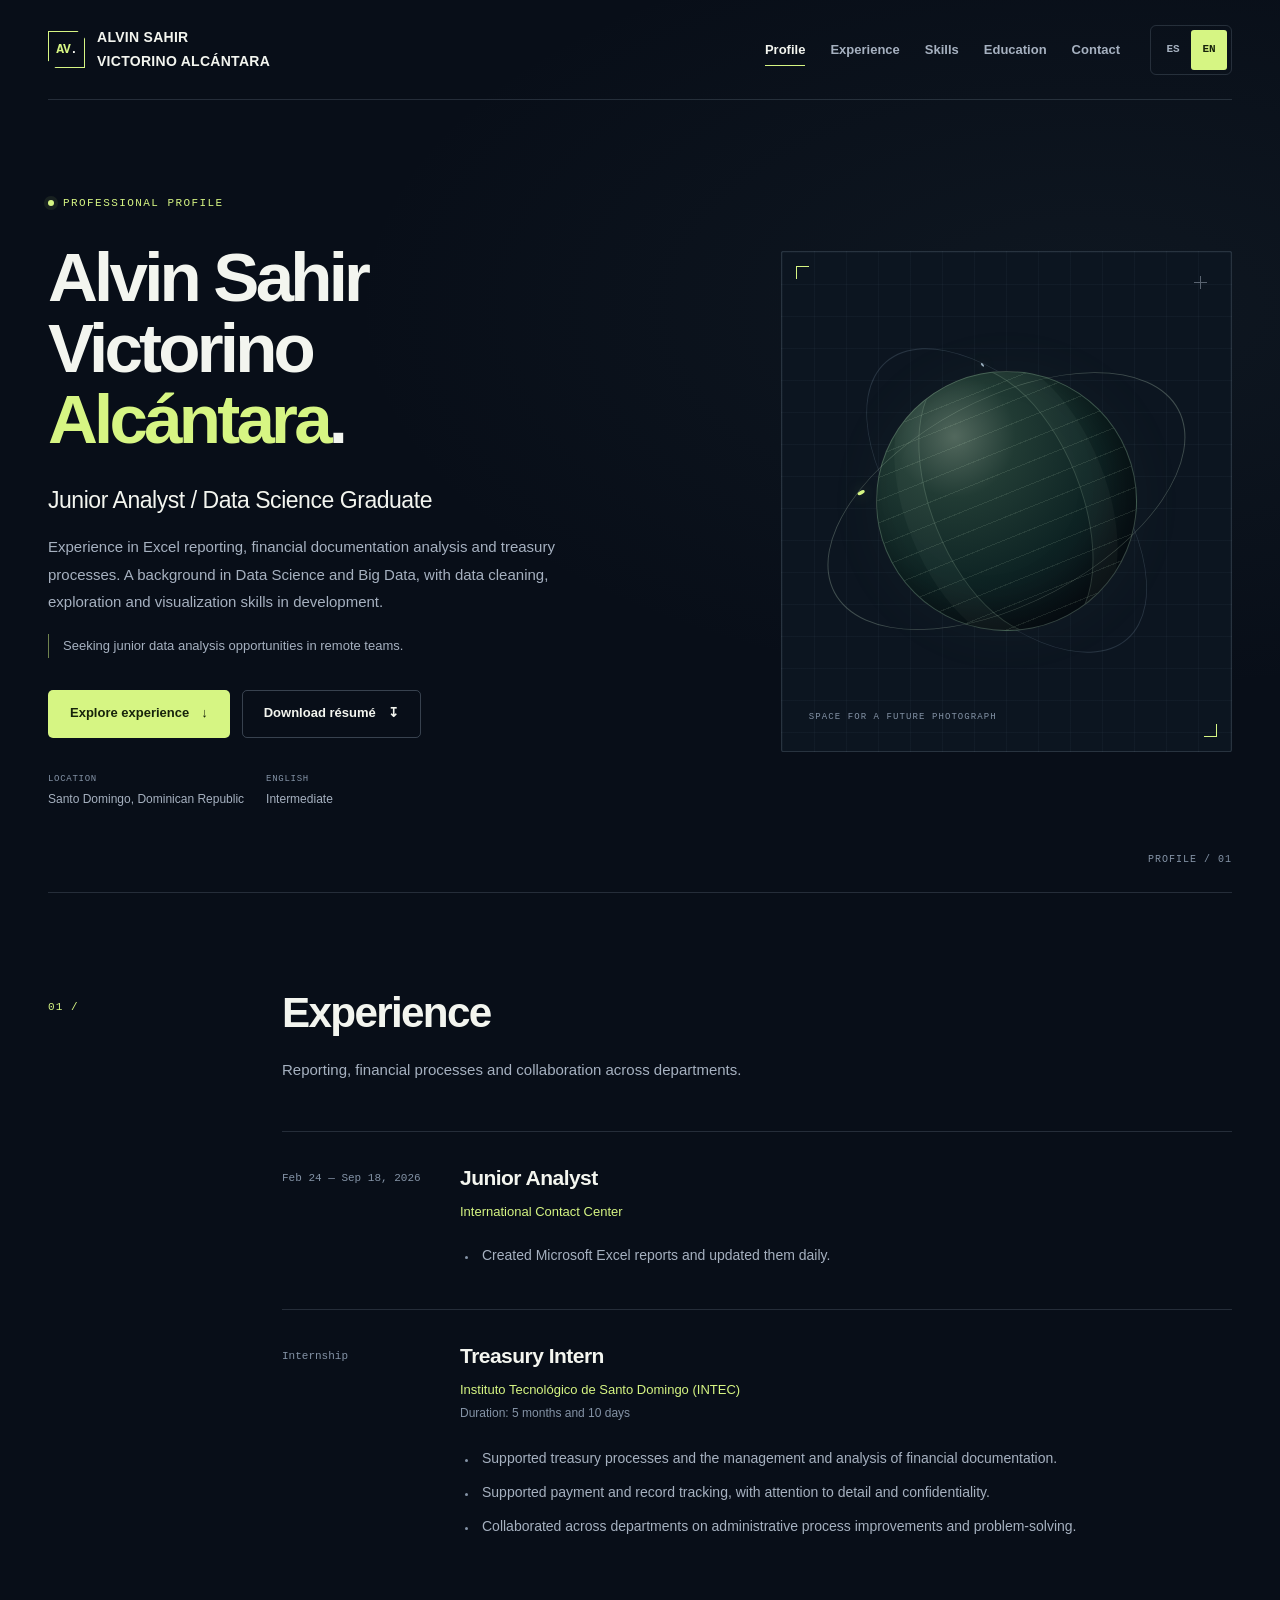
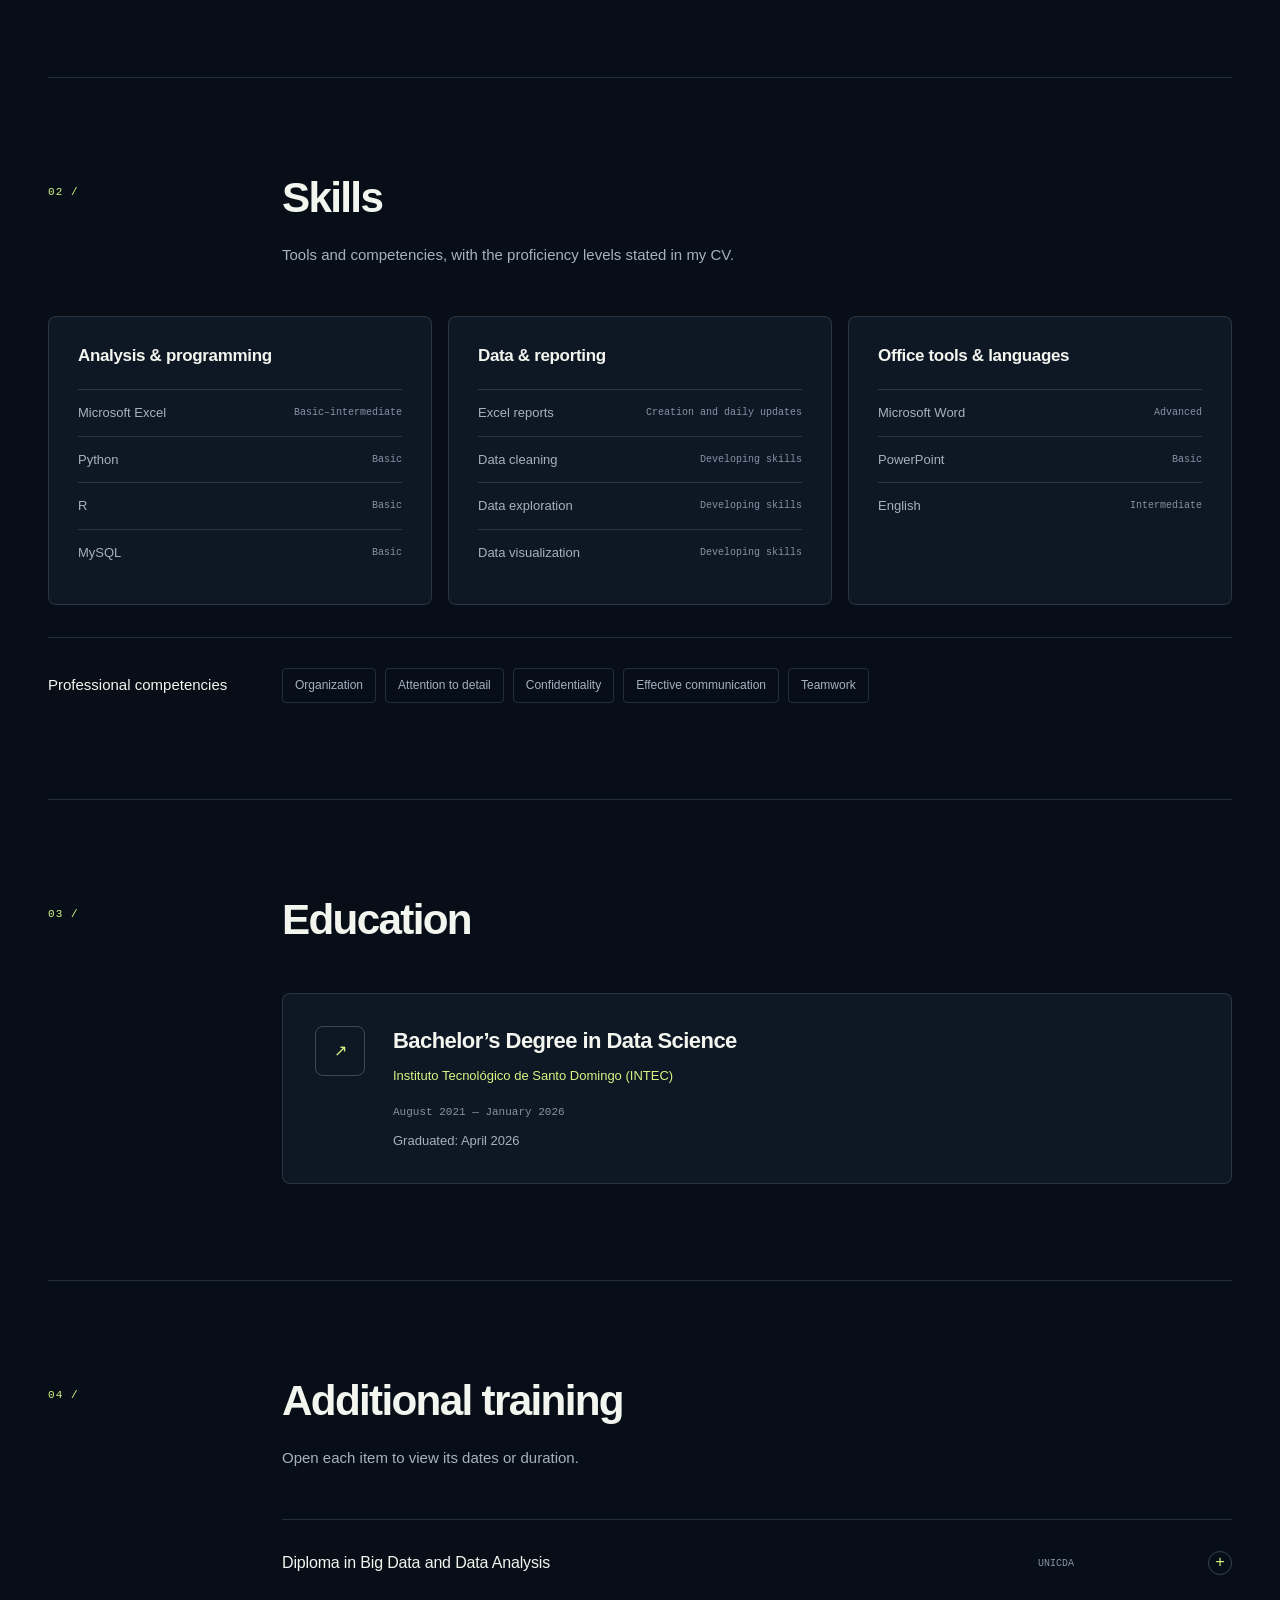
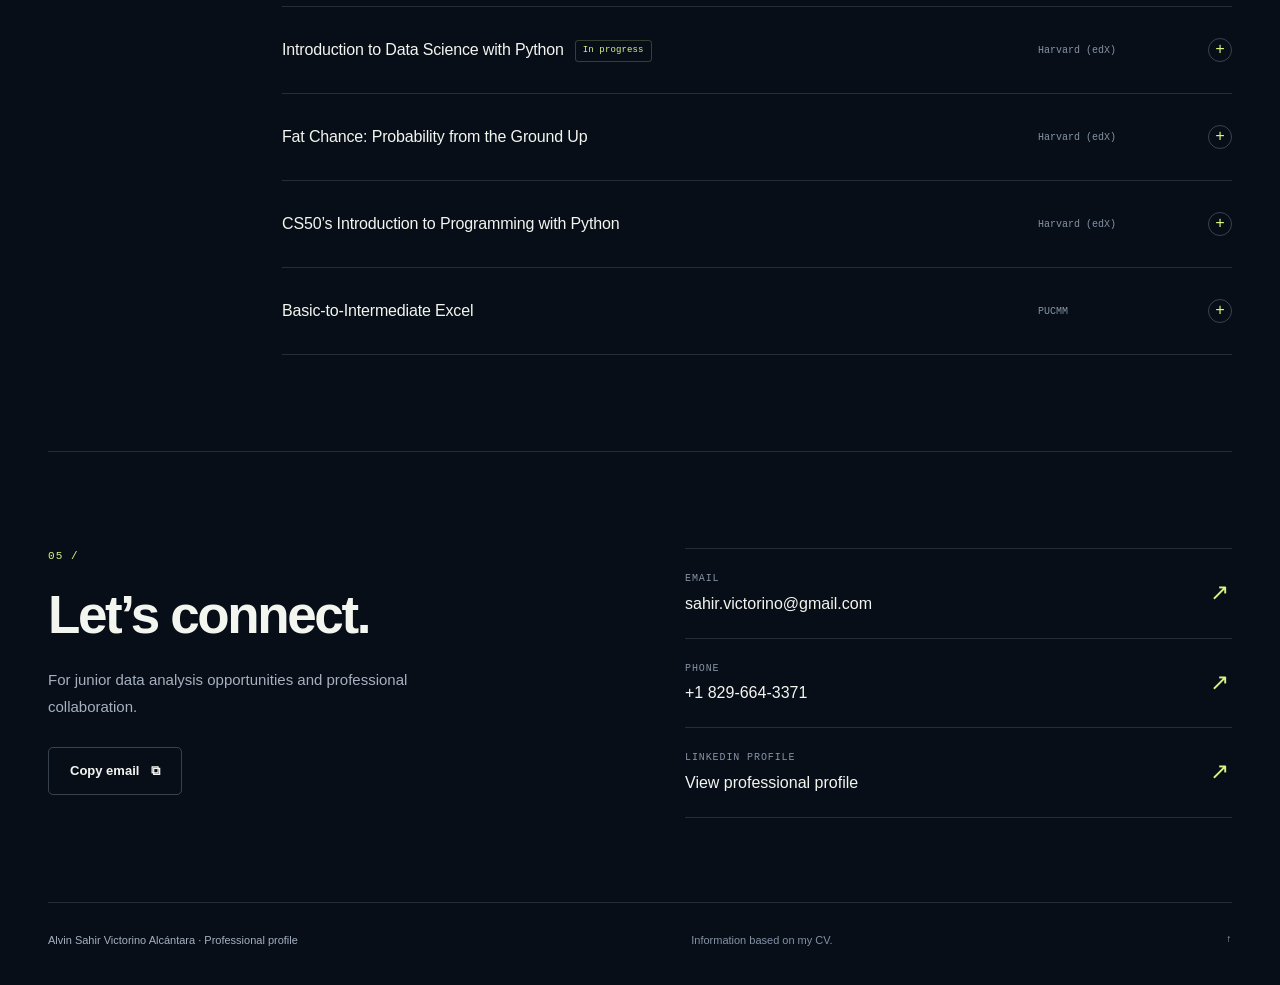
==== en/index.html @ cb299d7b "Publish bilingual CV website" ====
<!doctype html>
<html lang="en">
<head>
  <meta charset="utf-8">
  <meta name="viewport" content="width=device-width, initial-scale=1">
  <meta name="robots" content="noindex, nofollow, noarchive">
  <meta name="googlebot" content="noindex, nofollow, noarchive">
  <meta name="referrer" content="no-referrer">
  <meta name="theme-color" content="#090f16">
  <meta name="description" content="Professional profile of Alvin Sahir Victorino Alcántara: experience, skills and education in Data Science.">
  <title>Alvin Sahir Victorino Alcántara · Data Science</title>
  <link rel="icon" href="../assets/favicon.svg" type="image/svg+xml">
  <link rel="stylesheet" href="../assets/styles.css">
  <script type="module" src="../assets/app.js"></script>
</head>
<body data-language="en" data-email="sahir.victorino@gmail.com" data-download-label="Download résumé" data-downloading="Preparing download…" data-download-done="Résumé download started." data-download-error="Download failed. Please try again or contact me by email." data-copied="Email copied." data-copy-error="Could not copy. You can open the email link instead." data-menu-open="Open menu" data-menu-close="Close menu">
  <a class="skip-link" href="#main">Skip to content</a>
  <div class="site-shell">
    <header class="site-header">
      <a href="#profile" class="brand" aria-label="Alvin Sahir Victorino Alcántara"><span class="brand-mark" aria-hidden="true">AV<span>.</span></span><span class="brand-name">ALVIN SAHIR<br>VICTORINO ALCÁNTARA</span></a>
      <nav class="desktop-nav" aria-label="Main navigation"><a class="nav-link" href="#profile">Profile</a><a class="nav-link" href="#experience">Experience</a><a class="nav-link" href="#skills">Skills</a><a class="nav-link" href="#education">Education</a><a class="nav-link" href="#contact">Contact</a></nav>
      <div class="header-actions">
        <nav class="language-switch" aria-label="Language">
          <a data-language-link href="../" lang="es" hreflang="es" aria-label="Español">ES</a>
          <a data-language-link href="../en/" lang="en" hreflang="en" aria-label="English" aria-current="page">EN</a>
        </nav>
        <button class="menu-toggle" type="button" aria-label="Open menu" aria-expanded="false" aria-controls="mobile-nav"><span aria-hidden="true">☰</span></button>
      </div>
      <nav id="mobile-nav" class="mobile-nav" aria-label="Mobile navigation" hidden><a class="nav-link" href="#profile">Profile</a><a class="nav-link" href="#experience">Experience</a><a class="nav-link" href="#skills">Skills</a><a class="nav-link" href="#education">Education</a><a class="nav-link" href="#contact">Contact</a></nav>
    </header>
    <main id="main" tabindex="-1">
      <section id="profile" class="hero section" aria-labelledby="profile-title">
        <div class="hero-copy">
          <p class="eyebrow"><span class="status-dot" aria-hidden="true"></span>Professional profile</p>
          <h1 id="profile-title" class="hero-name"><span>Alvin Sahir</span><span>Victorino</span><span>Alcántara<span class="name-dot" aria-hidden="true">.</span></span></h1>
          <p class="hero-role">Junior Analyst / Data Science Graduate</p>
          <p class="hero-summary">Experience in Excel reporting, financial documentation analysis and treasury processes. A background in Data Science and Big Data, with data cleaning, exploration and visualization skills in development.</p>
          <p class="hero-goal">Seeking junior data analysis opportunities in remote teams.</p>
          <div class="hero-actions"><a class="button primary" href="#experience">Explore experience<span aria-hidden="true">↓</span></a><button class="button secondary" type="button" data-download>Download résumé<span aria-hidden="true">↧</span></button></div>
          <div class="hero-meta"><div class="meta-item"><span>Location</span><strong>Santo Domingo, Dominican Republic</strong></div><div class="meta-item"><span>English</span><strong>Intermediate</strong></div></div>
        </div>
        <div class="hero-art">
          <div class="photo-stage" role="img" aria-label="Temporary abstract background">
            <div class="orbital" aria-hidden="true"></div><div class="orbital ring-two" aria-hidden="true"></div><div class="abstract-core" aria-hidden="true"></div><div class="art-crosshair" aria-hidden="true">+</div>
            <span class="art-caption">Space for a future photograph</span>
          </div><span class="hero-index" aria-hidden="true">PROFILE / 01</span>
        </div>
      </section>
      <section id="experience" class="section" aria-labelledby="experience-title">
        <div class="section-heading"><p class="section-kicker">01 /</p><h2 id="experience-title">Experience</h2><p class="section-intro">Reporting, financial processes and collaboration across departments.</p></div>
        <div class="experience-list"><article class="experience-item" data-fact-id="icc"><div class="experience-date">Feb 24 — Sep 18, 2026</div><div class="experience-body"><h3>Junior Analyst</h3><p class="organization">International Contact Center</p><ul class="detail-list"><li>Created Microsoft Excel reports and updated them daily.</li></ul></div></article><article class="experience-item" data-fact-id="intec-treasury"><div class="experience-date">Internship</div><div class="experience-body"><h3>Treasury Intern</h3><p class="organization">Instituto Tecnológico de Santo Domingo (INTEC)</p><p class="duration">Duration: 5 months and 10 days</p><ul class="detail-list"><li>Supported treasury processes and the management and analysis of financial documentation.</li><li>Supported payment and record tracking, with attention to detail and confidentiality.</li><li>Collaborated across departments on administrative process improvements and problem-solving.</li></ul></div></article></div>
      </section>
      <section id="skills" class="section" aria-labelledby="skills-title">
        <div class="section-heading"><p class="section-kicker">02 /</p><h2 id="skills-title">Skills</h2><p class="section-intro">Tools and competencies, with the proficiency levels stated in my CV.</p></div>
        <div class="skill-grid"><article class="skill-group"><h3>Analysis &amp; programming</h3><ul class="skill-list"><li><span class="skill-name">Microsoft Excel</span><span class="skill-level">Basic–intermediate</span></li><li><span class="skill-name">Python</span><span class="skill-level">Basic</span></li><li><span class="skill-name">R</span><span class="skill-level">Basic</span></li><li><span class="skill-name">MySQL</span><span class="skill-level">Basic</span></li></ul></article><article class="skill-group"><h3>Data &amp; reporting</h3><ul class="skill-list"><li><span class="skill-name">Excel reports</span><span class="skill-level">Creation and daily updates</span></li><li><span class="skill-name">Data cleaning</span><span class="skill-level">Developing skills</span></li><li><span class="skill-name">Data exploration</span><span class="skill-level">Developing skills</span></li><li><span class="skill-name">Data visualization</span><span class="skill-level">Developing skills</span></li></ul></article><article class="skill-group"><h3>Office tools &amp; languages</h3><ul class="skill-list"><li><span class="skill-name">Microsoft Word</span><span class="skill-level">Advanced</span></li><li><span class="skill-name">PowerPoint</span><span class="skill-level">Basic</span></li><li><span class="skill-name">English</span><span class="skill-level">Intermediate</span></li></ul></article></div>
        <div class="soft-skills"><h3>Professional competencies</h3><ul class="skill-tags"><li>Organization</li><li>Attention to detail</li><li>Confidentiality</li><li>Effective communication</li><li>Teamwork</li></ul></div>
      </section>
      <section id="education" class="section" aria-labelledby="education-title">
        <div class="section-heading"><p class="section-kicker">03 /</p><h2 id="education-title">Education</h2></div>
        <article class="education-card"><div class="education-icon" aria-hidden="true">↗</div><div class="education-body"><h3>Bachelor’s Degree in Data Science</h3><p class="organization">Instituto Tecnológico de Santo Domingo (INTEC)</p><p class="education-date">August 2021 — January 2026</p><p class="graduation">Graduated: April 2026</p></div></article>
      </section>
      <section id="training" class="section" aria-labelledby="training-title">
        <div class="section-heading"><p class="section-kicker">04 /</p><h2 id="training-title">Additional training</h2><p class="section-intro">Open each item to view its dates or duration.</p></div>
        <div class="training-list"><details class="training-item" data-fact-id="big-data"><summary><span class="training-title">Diploma in Big Data and Data Analysis</span><span class="training-provider">UNICDA</span><span class="training-toggle" aria-hidden="true">+</span></summary><div class="training-detail"><p>Duration: 80 hours.</p></div></details><details class="training-item" data-fact-id="python-data"><summary><span class="training-title">Introduction to Data Science with Python<span class="course-status">In progress</span></span><span class="training-provider">Harvard (edX)</span><span class="training-toggle" aria-hidden="true">+</span></summary><div class="training-detail"><p>June 2024 — present. In progress.</p></div></details><details class="training-item" data-fact-id="probability"><summary><span class="training-title">Fat Chance: Probability from the Ground Up</span><span class="training-provider">Harvard (edX)</span><span class="training-toggle" aria-hidden="true">+</span></summary><div class="training-detail"><p>November 2024 — February 5, 2025.</p></div></details><details class="training-item" data-fact-id="cs50-python"><summary><span class="training-title">CS50’s Introduction to Programming with Python</span><span class="training-provider">Harvard (edX)</span><span class="training-toggle" aria-hidden="true">+</span></summary><div class="training-detail"><p>October 2024 — December 4, 2024.</p></div></details><details class="training-item" data-fact-id="excel"><summary><span class="training-title">Basic-to-Intermediate Excel</span><span class="training-provider">PUCMM</span><span class="training-toggle" aria-hidden="true">+</span></summary><div class="training-detail"><p>March — April 2021. Duration: 20 hours.</p></div></details></div>
      </section>
      <section id="contact" class="section contact-section" aria-labelledby="contact-title">
        <div class="contact-layout"><div class="contact-copy"><p class="section-kicker">05 /</p><h2 id="contact-title">Let’s connect.</h2><p class="section-intro">For junior data analysis opportunities and professional collaboration.</p><button class="button secondary copy-email" type="button" data-copy-email>Copy email<span aria-hidden="true">⧉</span></button></div><div class="contact-links">
          <a class="contact-link" href="mailto:sahir.victorino@gmail.com"><span class="contact-label">Email</span><span class="contact-value">sahir.victorino@gmail.com</span><span class="contact-arrow" aria-hidden="true">↗</span></a>
          <a class="contact-link" href="tel:+18296643371"><span class="contact-label">Phone</span><span class="contact-value">+1 829-664-3371</span><span class="contact-arrow" aria-hidden="true">↗</span></a>
          <a class="contact-link" href="https://www.linkedin.com/in/alvin-sahir-victorino-alc%C3%A1ntara-02ab11277/" target="_blank" rel="noopener noreferrer nofollow"><span class="contact-label">LinkedIn profile</span><span class="contact-value">View professional profile</span><span class="contact-arrow" aria-hidden="true">↗</span></a>
        </div></div>
      </section>
    </main>
    <footer class="site-footer"><span>Alvin Sahir Victorino Alcántara · Professional profile</span><span class="footer-note">Information based on my CV.</span><a href="#profile" aria-label="Back to top">↑</a></footer>
  </div>
  <div class="toast" role="status" aria-live="polite" hidden></div>
</body>
</html>
---- assets/styles.css ----
/* Source-owned design system. The portrait stage accepts a future .profile-image. */
:root {
  color-scheme: dark;
  --ink: #080e18;
  --surface: #0e1724;
  --surface-raised: #141f2e;
  --text: #f3f5ef;
  --muted: #a6b1c0;
  --quiet: #8493a6;
  --accent: #d6f583;
  --accent-ink: #17230b;
  --line: rgba(166, 186, 205, .18);
  --line-strong: rgba(166, 186, 205, .3);
  --content-width: 1220px;
  --radius: 16px;
  --sans: 'Segoe UI', Arial, sans-serif;
  --mono: 'Cascadia Code', 'Consolas', monospace;
}

*, *::before, *::after { box-sizing: border-box; }
html { scroll-behavior: smooth; scroll-padding-top: 112px; }
body {
  margin: 0;
  background: var(--ink);
  color: var(--text);
  font-family: var(--sans);
  font-size: 16px;
  line-height: 1.65;
  -webkit-font-smoothing: antialiased;
  text-rendering: optimizeLegibility;
}
body::before {
  position: absolute;
  inset: 0 0 auto;
  height: 880px;
  z-index: -1;
  pointer-events: none;
  content: '';
  background: radial-gradient(ellipse at 85% 35%, rgba(80, 114, 123, .09), transparent 48%);
}
::selection { background: var(--accent); color: var(--accent-ink); }
a { color: inherit; }
button, input { font: inherit; }
button { color: inherit; }
button, a, summary { -webkit-tap-highlight-color: transparent; }
button, summary { cursor: pointer; }
img { display: block; max-width: 100%; }
button { appearance: none; }
a:focus-visible, button:focus-visible, summary:focus-visible {
  outline: 3px solid var(--accent);
  outline-offset: 5px;
}
[hidden] { display: none !important; }
h1, h2, h3, p { margin: 0; }
h1, h2, h3 { line-height: 1.16; }
ul { margin: 0; padding: 0; }
.site-shell { width: min(var(--content-width), calc(100% - 96px)); margin-inline: auto; }
.sr-only {
  position: absolute;
  width: 1px;
  height: 1px;
  padding: 0;
  margin: -1px;
  overflow: hidden;
  clip: rect(0, 0, 0, 0);
  white-space: nowrap;
  border: 0;
}
.skip-link {
  position: fixed;
  top: 12px;
  left: 12px;
  z-index: 100;
  padding: 10px 18px;
  border-radius: 4px;
  background: var(--accent);
  color: var(--accent-ink);
  font-weight: 700;
  text-decoration: none;
  transform: translateY(-160%);
}
.skip-link:focus { transform: translateY(0); }

/* Navigation */
.site-header {
  display: flex;
  align-items: center;
  justify-content: space-between;
  gap: 30px;
  min-height: 100px;
  border-bottom: 1px solid var(--line);
}
.brand { display: inline-flex; align-items: center; gap: 12px; text-decoration: none; flex-shrink: 0; }
.brand-mark {
  display: flex;
  align-items: center;
  justify-content: center;
  width: 37px;
  height: 37px;
  border: 1px solid var(--accent);
  color: var(--accent);
  font-family: var(--mono);
  font-size: 13px;
  font-weight: 600;
  letter-spacing: -1px;
  clip-path: polygon(0 0, 80% 0, 100% 20%, 100% 100%, 20% 100%, 0 80%);
}
.brand-mark > span { color: var(--text); }
.brand-name { font-size: 14px; font-weight: 650; letter-spacing: .02em; }
.desktop-nav { display: flex; align-items: center; gap: 25px; margin-left: auto; }
.nav-link {
  position: relative;
  padding-block: 8px;
  color: var(--muted);
  font-size: 13px;
  font-weight: 550;
  text-decoration: none;
  transition: color .18s ease;
}
.nav-link::after {
  position: absolute;
  bottom: 2px;
  left: 0;
  width: 100%;
  height: 1px;
  content: '';
  background: var(--accent);
  transform: scaleX(0);
  transform-origin: left;
  transition: transform .18s ease;
}
.nav-link:hover, .nav-link[aria-current='location'] { color: var(--text); }
.nav-link:hover::after, .nav-link[aria-current='location']::after { transform: scaleX(1); }
.header-actions { display: flex; align-items: center; gap: 16px; }
.language-switch { display: inline-flex; align-items: center; padding: 4px; border: 1px solid var(--line); border-radius: 6px; }
.language-switch a {
  display: grid;
  place-items: center;
  min-width: 36px;
  height: 40px;
  border-radius: 3px;
  color: var(--muted);
  font-family: var(--mono);
  font-size: 11px;
  font-weight: 600;
  text-decoration: none;
}
.language-switch a[aria-current='page'], .language-switch a[aria-current='true'] { background: var(--accent); color: var(--accent-ink); }
.language-switch a:hover { color: var(--text); background: var(--surface-raised); }
.language-switch a[aria-current]:hover { color: var(--accent-ink); background: var(--accent); }
.menu-toggle {
  display: none;
  width: 42px;
  min-height: 42px;
  border: 1px solid var(--line-strong);
  border-radius: 6px;
  background: transparent;
  font-size: 21px;
  line-height: 1;
}
.mobile-nav { width: 100%; flex-basis: 100%; padding: 16px 0 0; }
.mobile-nav .nav-link { display: block; padding: 12px 8px; font-size: 15px; }
.mobile-nav .nav-link::after { display: none; }

/* Intro: a typographic portfolio with a replaceable abstract photo stage. */
.section { padding-block: 96px; border-bottom: 1px solid var(--line); }
.hero {
  position: relative;
  display: grid;
  grid-template-columns: minmax(0, 1.2fr) minmax(0, .8fr);
  align-items: center;
  gap: 56px;
  min-height: 740px;
  padding-top: 94px;
  padding-bottom: 84px;
}
.eyebrow {
  display: flex;
  align-items: center;
  gap: 9px;
  margin-bottom: 30px;
  color: var(--accent);
  font-family: var(--mono);
  font-size: 11px;
  font-weight: 500;
  letter-spacing: .13em;
  text-transform: uppercase;
}
.status-dot { width: 6px; height: 6px; flex: 0 0 6px; border-radius: 50%; background: var(--accent); box-shadow: 0 0 0 4px rgba(214, 245, 131, .08); }
.hero-name { font-size: clamp(47px, 5.4vw, 78px); font-weight: 600; letter-spacing: -.055em; line-height: 1.025; }
.hero-name > span { display: block; }
.hero-name > span:last-child { color: var(--accent); }
.name-dot { color: var(--text); }
.hero-role { max-width: 580px; margin-top: 29px; font-size: clamp(18px, 1.8vw, 23px); font-weight: 450; line-height: 1.4; letter-spacing: -.02em; }
.hero-summary { max-width: 560px; margin-top: 17px; color: var(--muted); font-size: 15px; line-height: 1.85; }
.hero-goal { max-width: 560px; margin-top: 18px; padding-left: 14px; border-left: 1px solid rgba(214, 245, 131, .5); color: var(--muted); font-size: 13px; line-height: 1.8; }
.hero-actions { display: flex; align-items: center; flex-wrap: wrap; gap: 12px; margin-top: 32px; }
.button {
  display: inline-flex;
  align-items: center;
  justify-content: center;
  gap: 12px;
  min-height: 48px;
  padding: 11px 21px;
  border: 1px solid transparent;
  border-radius: 5px;
  font-size: 13px;
  font-weight: 650;
  line-height: 1.4;
  text-decoration: none;
  transition: background .18s ease, border-color .18s ease, transform .18s ease;
}
.button.primary { background: var(--accent); color: var(--accent-ink); }
.button.primary:hover { background: #e2ffa2; transform: translateY(-2px); }
.button.secondary { border-color: var(--line-strong); color: var(--text); background: transparent; }
.button.secondary:hover { background: var(--surface-raised); border-color: var(--muted); transform: translateY(-2px); }
.button svg { width: 16px; height: 16px; flex-shrink: 0; }
.hero-meta { display: flex; flex-wrap: wrap; gap: 10px 22px; margin-top: 34px; color: var(--quiet); }
.meta-item { display: grid; gap: 4px; font-size: 11px; letter-spacing: .02em; }
.meta-item > span { color: var(--quiet); font-family: var(--mono); font-size: 9px; letter-spacing: .08em; text-transform: uppercase; }
.meta-item > strong { color: var(--muted); font-size: 12px; font-weight: 500; line-height: 1.5; letter-spacing: 0; }
.meta-item svg { width: 13px; height: 13px; }
.hero-art { min-width: 0; padding-top: 0; }
.photo-stage {
  position: relative;
  isolation: isolate;
  display: grid;
  place-items: center;
  aspect-ratio: .9;
  width: 100%;
  overflow: hidden;
  border: 1px solid var(--line);
  border-radius: 2px;
  background-color: #0c1520;
  background-image: linear-gradient(rgba(151, 180, 195, .045) 1px, transparent 1px), linear-gradient(90deg, rgba(151, 180, 195, .045) 1px, transparent 1px);
  background-size: 32px 32px;
}
.photo-stage::before, .photo-stage::after {
  position: absolute;
  width: 13px;
  height: 13px;
  content: '';
  z-index: 4;
  border-color: var(--accent);
  border-style: solid;
}
.photo-stage::before { top: 14px; left: 14px; border-width: 1px 0 0 1px; }
.photo-stage::after { right: 14px; bottom: 14px; border-width: 0 1px 1px 0; }
.orbital {
  position: absolute;
  width: 79%;
  height: 79%;
  border: 1px solid rgba(192, 220, 192, .28);
  border-radius: 50%;
  transform: rotate(-28deg) scaleX(1.1) scaleY(.52);
  z-index: 2;
}
.orbital::after { position: absolute; top: 12%; left: 17%; width: 7px; height: 7px; border-radius: 50%; content: ''; background: var(--accent); box-shadow: 0 0 18px rgba(214, 245, 131, .35); }
.orbital.ring-two { width: 76%; height: 76%; transform: rotate(49deg) scaleX(1.08) scaleY(.5); border-color: rgba(182, 212, 232, .16); z-index: 0; }
.orbital.ring-two::after { width: 4px; height: 4px; background: #9aafbf; }
.abstract-core {
  position: relative;
  width: 58%;
  aspect-ratio: 1;
  overflow: hidden;
  border: 1px solid rgba(191, 227, 190, .25);
  border-radius: 50%;
  background: radial-gradient(circle at 30% 25%, #52685d 0, #213b34 23%, #0e2424 55%, #081018 82%);
  box-shadow: inset -18px -16px 34px rgba(0, 0, 0, .38), 0 0 65px rgba(153, 209, 142, .045);
  z-index: 1;
}
.abstract-core::before {
  position: absolute;
  inset: -4%;
  border-radius: 50%;
  content: '';
  background-image: repeating-linear-gradient(0deg, transparent 0, transparent 20px, rgba(211, 241, 208, .1) 20px, rgba(211, 241, 208, .1) 21px);
  transform: rotate(-22deg);
}
.abstract-core::after {
  position: absolute;
  inset: -5% 21%;
  border: 1px solid rgba(211, 241, 208, .18);
  border-radius: 50%;
  content: '';
  transform: rotate(-22deg);
  box-shadow: 27px 0 0 -1px rgba(211, 241, 208, .035), -27px 0 0 -1px rgba(211, 241, 208, .035);
}
.art-crosshair { position: absolute; top: 24px; right: 24px; width: 13px; height: 13px; opacity: .5; font-size: 0; }
.art-crosshair::before, .art-crosshair::after { position: absolute; background: var(--muted); content: ''; }
.art-crosshair::before { width: 13px; height: 1px; top: 6px; }
.art-crosshair::after { width: 1px; height: 13px; left: 6px; }
.art-caption { position: absolute; left: 27px; right: 27px; bottom: 26px; color: var(--quiet); font-family: var(--mono); font-size: 9px; line-height: 1.6; letter-spacing: .12em; text-transform: uppercase; z-index: 5; }
.art-caption strong { display: block; margin-bottom: 5px; color: var(--muted); font-weight: 400; }
.profile-image { position: absolute; inset: 0; width: 100%; height: 100%; object-fit: cover; object-position: center; z-index: 3; }
.photo-stage:has(.profile-image) .art-caption { color: white; text-shadow: 0 1px 5px black; }
.hero-index { position: absolute; bottom: 24px; right: 0; color: var(--quiet); font-family: var(--mono); font-size: 10px; letter-spacing: .1em; }

/* Reading rhythm and work history */
.section-heading { display: grid; grid-template-columns: 190px 1fr; gap: 18px 44px; align-items: start; margin-bottom: 48px; }
.section-kicker { padding-top: 10px; color: var(--accent); font-family: var(--mono); font-size: 11px; line-height: 1.6; letter-spacing: .1em; text-transform: uppercase; }
.section-heading h2 { font-size: clamp(29px, 3.3vw, 43px); font-weight: 550; letter-spacing: -.04em; }
.section-intro { grid-column: 2; max-width: 690px; color: var(--muted); font-size: 15px; line-height: 1.8; }
.experience-list { margin-left: 234px; }
.experience-item { display: grid; grid-template-columns: 146px 1fr; gap: 32px; padding-block: 32px; border-top: 1px solid var(--line); }
.experience-date { color: var(--quiet); font-family: var(--mono); font-size: 11px; line-height: 1.7; padding-top: 5px; }
.experience-body { min-width: 0; }
.experience-body h3 { font-size: 21px; font-weight: 550; letter-spacing: -.025em; line-height: 1.35; }
.organization { margin-top: 9px; color: var(--accent); font-size: 13px; line-height: 1.5; font-weight: 500; }
.duration { margin-top: 5px; color: var(--quiet); font-size: 12px; }
.detail-list { margin-top: 22px; padding-left: 17px; color: var(--muted); font-size: 14px; line-height: 1.8; }
.detail-list li { padding-left: 5px; margin-bottom: 9px; }
.detail-list li::marker { color: var(--quiet); font-size: 9px; }

/* Skills show source descriptions, without fabricated quantitative meters. */
.skill-grid { display: grid; grid-template-columns: repeat(3, minmax(0, 1fr)); gap: 16px; }
.skill-group { padding: 29px; background: var(--surface); border: 1px solid var(--line); border-radius: 8px; }
.skill-group h3 { margin-bottom: 24px; font-size: 17px; font-weight: 550; letter-spacing: -.02em; }
.skill-list { list-style: none; }
.skill-list li { display: flex; justify-content: space-between; flex-wrap: wrap; gap: 5px 15px; padding-block: 12px; border-top: 1px solid var(--line); font-size: 13px; }
.skill-name { color: var(--muted); }
.skill-level { color: var(--quiet); font-family: var(--mono); font-size: 10px; padding-top: 3px; }
.skill-group > p { color: var(--muted); font-size: 13px; line-height: 1.8; }
.skill-tag { display: inline-block; margin: 4px 4px 4px 0; padding: 5px 9px; border: 1px solid var(--line); border-radius: 4px; color: var(--muted); font-size: 11px; }
.soft-skills { display: grid; grid-template-columns: 190px 1fr; align-items: start; gap: 44px; margin-top: 32px; padding-top: 30px; border-top: 1px solid var(--line); }
.soft-skills h3 { padding-top: 6px; color: var(--text); font-size: 15px; font-weight: 500; line-height: 1.5; }
.skill-tags { display: flex; flex-wrap: wrap; gap: 9px; list-style: none; }
.skill-tags li { padding: 7px 12px; border: 1px solid var(--line); border-radius: 4px; color: var(--muted); font-size: 12px; line-height: 1.6; }

/* Academic details and disclosure controls */
.education-card { display: flex; gap: 28px; align-items: flex-start; margin-left: 234px; padding: 32px; background: var(--surface); border: 1px solid var(--line); border-radius: 8px; }
.education-icon { display: grid; place-items: center; width: 50px; height: 50px; flex-shrink: 0; border: 1px solid var(--line-strong); border-radius: 8px; color: var(--accent); }
.education-icon svg { width: 24px; height: 24px; }
.education-body h3 { font-size: 22px; font-weight: 550; line-height: 1.4; letter-spacing: -.025em; }
.education-date { margin-top: 18px; color: var(--quiet); font-family: var(--mono); font-size: 11px; }
.graduation { margin-top: 8px; color: var(--muted); font-size: 13px; }
.training-list { margin-left: 234px; border-top: 1px solid var(--line); }
.training-item { border-bottom: 1px solid var(--line); }
.training-item summary { display: grid; grid-template-columns: 1fr 150px 24px; gap: 20px; align-items: center; min-height: 86px; padding: 23px 0; list-style: none; }
.training-item summary::-webkit-details-marker { display: none; }
.training-title { font-size: 16px; font-weight: 500; line-height: 1.5; letter-spacing: -.01em; }
.course-status { display: inline-block; margin-left: 11px; padding: 3px 7px; border: 1px solid rgba(214, 245, 131, .22); border-radius: 3px; color: var(--accent); font-family: var(--mono); font-size: 9px; font-weight: 400; line-height: 1.5; letter-spacing: .015em; vertical-align: middle; }
.training-provider { color: var(--quiet); font-family: var(--mono); font-size: 10px; line-height: 1.7; }
.training-toggle { display: grid; place-items: center; width: 24px; height: 24px; border: 1px solid var(--line-strong); border-radius: 50%; color: var(--accent); font-family: var(--mono); font-size: 16px; line-height: 1; transition: transform .2s ease; }
.training-item[open] .training-toggle { transform: rotate(45deg); }
.training-item summary:hover .training-title { color: var(--accent); }
.training-detail { padding: 0 190px 26px 0; color: var(--muted); font-size: 14px; line-height: 1.8; }
.training-detail p + p { margin-top: 8px; }

/* Direct, useful contact actions. */
#contact { padding-bottom: 84px; }
.contact-layout { display: grid; grid-template-columns: 1fr 1fr; gap: 90px; }
.contact-copy { max-width: 440px; color: var(--muted); font-size: 16px; line-height: 1.8; }
.contact-copy .section-kicker { padding-top: 0; margin-bottom: 19px; }
.contact-copy h2 { color: var(--text); font-size: clamp(36px, 4.2vw, 53px); font-weight: 550; line-height: 1.14; letter-spacing: -.045em; }
.contact-copy .section-intro { margin-top: 21px; font-size: 15px; }
.copy-email { margin-top: 27px; }
.contact-copy h3 { margin-bottom: 16px; color: var(--text); font-size: 29px; line-height: 1.3; font-weight: 500; letter-spacing: -.025em; }
.contact-copy p + p { margin-top: 14px; }
.contact-links { border-top: 1px solid var(--line); }
.contact-link { display: grid; grid-template-columns: 1fr 22px; gap: 4px 16px; padding: 22px 0; border-bottom: 1px solid var(--line); text-decoration: none; transition: border-color .18s ease; }
.contact-label { color: var(--quiet); font-family: var(--mono); font-size: 10px; letter-spacing: .09em; text-transform: uppercase; }
.contact-value { grid-column: 1; min-width: 0; overflow-wrap: anywhere; font-size: 16px; line-height: 1.5; }
.contact-arrow { grid-column: 2; grid-row: 1 / 3; align-self: center; color: var(--accent); font-size: 23px; transition: transform .18s ease; }
.contact-link:hover { border-color: var(--accent); }
.contact-link:hover .contact-arrow { transform: translate(3px, -3px); }
.contact-link:hover .contact-value { color: var(--accent); }
button.contact-link { width: 100%; background: none; color: inherit; text-align: left; border-left: 0; border-right: 0; border-top: 0; font: inherit; }
.site-footer { display: flex; justify-content: space-between; align-items: center; gap: 28px; padding-block: 28px 36px; }
.site-footer > span:first-child { color: var(--muted); font-size: 11px; line-height: 1.7; }
.footer-note { color: var(--quiet); font-size: 11px; line-height: 1.7; }
.site-footer a { color: var(--muted); font-family: var(--mono); font-size: 10px; text-decoration: none; }
.site-footer a:hover { color: var(--accent); }
.toast { position: fixed; bottom: 24px; left: 50%; z-index: 30; width: max-content; max-width: calc(100% - 32px); padding: 13px 22px; border: 1px solid var(--line-strong); border-radius: 6px; background: var(--surface-raised); color: var(--text); box-shadow: 0 8px 40px rgba(0,0,0,.3); font-size: 13px; transform: translateX(-50%); }
.reveal { opacity: 1; }
body.js-ready .reveal.is-visible { animation: reveal-in .5s ease both; }
@keyframes reveal-in { from { transform: translateY(14px); } to { transform: translateY(0); } }

@media (min-width: 1600px) { .hero-name { font-size: 83px; } }
@media (max-width: 1120px) {
  .site-shell { width: calc(100% - 64px); }
  .site-header { gap: 20px; }
  .desktop-nav { gap: 17px; }
  .brand-name { display: none; }
  .hero { gap: 34px; min-height: 690px; }
  .hero-name { font-size: clamp(48px, 6vw, 68px); }
  .section-heading { grid-template-columns: 150px 1fr; gap: 18px 30px; }
  .experience-list, .education-card, .training-list { margin-left: 180px; }
  .experience-item { grid-template-columns: 110px 1fr; gap: 25px; }
  .skill-group { padding: 24px; }
  .soft-skills { grid-template-columns: 150px 1fr; gap: 30px; }
  .contact-layout { gap: 56px; }
}
@media (max-width: 900px) {
  .site-header { min-height: 84px; flex-wrap: wrap; padding-block: 14px; row-gap: 0; }
  .brand-name { display: inline; }
  .desktop-nav { display: none; }
  .menu-toggle { display: inline-grid; place-items: center; }
  html { scroll-padding-top: 30px; }
  .hero { min-height: auto; grid-template-columns: 1.15fr .85fr; gap: 24px; padding-top: 70px; padding-bottom: 70px; }
  .hero-name { font-size: clamp(42px, 6vw, 60px); }
  .hero-role { font-size: 19px; }
  .hero-summary { font-size: 14px; }
  .photo-stage { aspect-ratio: .72; }
  .art-caption { left: 18px; right: 18px; bottom: 20px; font-size: 8px; }
  .section { padding-block: 70px; }
  .section-heading { grid-template-columns: 1fr; gap: 15px; margin-bottom: 35px; }
  .section-kicker { padding-top: 0; }
  .section-intro { grid-column: 1; }
  .experience-list, .education-card, .training-list { margin-left: 0; }
  .experience-item { grid-template-columns: 130px 1fr; gap: 30px; }
  .skill-grid { grid-template-columns: repeat(2, minmax(0, 1fr)); }
  .skill-group:last-child:nth-child(odd) { grid-column: 1 / -1; }
  .soft-skills { grid-template-columns: 1fr; gap: 16px; }
  .contact-layout { gap: 34px; }
  .contact-value { font-size: 14px; }
}
@media (max-width: 640px) {
  .site-shell { width: calc(100% - 40px); }
  .site-header { min-height: 78px; gap: 0 10px; padding-block: 12px; }
  .brand { gap: 9px; }
  .brand-name { max-width: 120px; font-size: 12px; line-height: 1.3; }
  .brand-mark { width: 33px; height: 33px; font-size: 11px; }
  .header-actions { gap: 8px; }
  .language-switch { padding: 3px; }
  .language-switch a { min-width: 33px; height: 40px; font-size: 10px; }
  .menu-toggle { width: 40px; min-height: 44px; font-size: 19px; }
  .hero { display: flex; flex-direction: column; align-items: stretch; gap: 42px; padding-top: 48px; padding-bottom: 52px; }
  .eyebrow { margin-bottom: 25px; font-size: 10px; letter-spacing: .1em; }
  .hero-name { font-size: clamp(42px, 11vw, 68px); }
  .hero-role { margin-top: 25px; font-size: 21px; }
  .hero-summary { font-size: 15px; }
  .hero-goal { font-size: 13px; }
  .hero-actions { margin-top: 26px; gap: 10px; }
  .button { min-height: 48px; padding-inline: 16px; font-size: 12px; }
  .hero-meta { gap: 9px 16px; margin-top: 27px; }
  .meta-item { font-size: 10px; }
  .meta-item > strong { font-size: 12px; }
  .hero-art { width: 100%; }
  .photo-stage { aspect-ratio: 1.32; }
  .abstract-core { width: 43%; }
  .orbital { width: 65%; height: 100%; }
  .orbital.ring-two { width: 60%; height: 100%; }
  .art-caption { left: 22px; bottom: 19px; font-size: 8px; }
  .hero-index { bottom: 17px; font-size: 9px; }
  .section { padding-block: 57px; }
  .section-heading { gap: 12px; margin-bottom: 28px; }
  .section-heading h2 { font-size: 33px; }
  .section-intro { font-size: 14px; }
  .experience-item { grid-template-columns: 1fr; gap: 13px; padding-block: 27px; }
  .experience-date { font-size: 10px; padding-top: 0; }
  .experience-body h3 { font-size: 20px; }
  .detail-list { margin-top: 18px; font-size: 14px; }
  .skill-grid { grid-template-columns: 1fr; gap: 12px; }
  .skill-group:last-child:nth-child(odd) { grid-column: auto; }
  .skill-group { padding: 25px; }
  .skill-group h3 { margin-bottom: 18px; font-size: 17px; }
  .skill-list li { font-size: 14px; }
  .education-card { gap: 18px; padding: 24px 20px; }
  .education-icon { width: 38px; height: 38px; border-radius: 5px; }
  .education-icon svg { width: 20px; height: 20px; }
  .education-body h3 { font-size: 19px; }
  .organization { font-size: 12px; }
  .education-date { margin-top: 15px; font-size: 10px; }
  .training-item summary { grid-template-columns: 1fr 24px; gap: 6px 18px; min-height: 90px; padding-block: 20px; }
  .training-title { font-size: 15px; }
  .course-status { display: table; margin: 8px 0 0; }
  .training-provider { grid-column: 1; font-size: 10px; }
  .training-toggle { grid-column: 2; grid-row: 1 / 3; }
  .training-detail { padding: 0 20px 23px 0; font-size: 13px; }
  .contact-layout { grid-template-columns: 1fr; gap: 30px; }
  .contact-copy { font-size: 15px; }
  .contact-copy h3 { font-size: 27px; }
  .contact-copy h2 { font-size: 39px; }
  .contact-value { font-size: 16px; }
  #contact { padding-bottom: 57px; }
  .site-footer { flex-wrap: wrap; align-items: flex-start; gap: 12px 20px; padding-block: 23px 30px; }
  .site-footer > span:first-child { flex-basis: calc(100% - 44px); font-size: 10px; }
  .site-footer .footer-note { flex: 1; order: 3; }
  .site-footer a { order: 2; margin-left: auto; }
  .footer-note { font-size: 10px; }
  .site-footer a { white-space: nowrap; font-size: 9px; }
}
@media (max-width: 360px) {
  .site-shell { width: calc(100% - 32px); }
  .brand-name { font-size: 11px; max-width: 95px; }
  .hero-name { font-size: 41px; }
  .hero-actions { align-items: stretch; }
  .button { flex: 1 1 auto; }
  .education-card { gap: 13px; padding: 20px 16px; }
  .education-body h3 { font-size: 17px; }
}
@media (prefers-reduced-motion: reduce) {
  html { scroll-behavior: auto; }
  *, *::before, *::after { animation-duration: .01ms !important; animation-iteration-count: 1 !important; transition-duration: .01ms !important; }
}
@media print {
  :root { color-scheme: light; --text: #111827; --muted: #374151; --quiet: #4b5563; --accent: #1f2937; --line: #d1d5db; }
  @page { margin: 16mm; }
  html { scroll-behavior: auto; }
  body { background: white; font-family: Arial, sans-serif; font-size: 10pt; line-height: 1.5; }
  body::before, .skip-link, .site-header, .mobile-nav, .hero-art, .hero-index, .hero-actions, .toast, .contact-arrow, .training-toggle, .site-footer a { display: none !important; }
  .site-shell { width: 100%; max-width: none; }
  .section, .hero { display: block; padding-block: 20px; min-height: 0; border-color: #d1d5db; }
  .hero { padding-top: 0; }
  .eyebrow { margin-bottom: 10px; color: #4b5563; font-size: 8pt; }
  .status-dot { display: none; }
  .hero-name { font-size: 29pt; line-height: 1.1; letter-spacing: -.025em; }
  .hero-name > span { display: inline; }
  .hero-name > span + span::before { content: ' '; }
  .hero-role { margin-top: 12px; font-size: 14pt; }
  .hero-summary { max-width: none; margin-top: 10px; font-size: 10pt; }
  .hero-goal { max-width: none; font-size: 9pt; margin-top: 10px; border-color: #9ca3af; }
  .hero-meta { margin-top: 14px; }
  .section-heading { display: block; margin-bottom: 15px; }
  .section-kicker { display: none; }
  .section-heading h2 { font-size: 18pt; }
  .section-intro { margin-top: 10px; font-size: 10pt; max-width: none; }
  .experience-list, .education-card, .training-list { margin-left: 0; }
  .experience-item { grid-template-columns: 110px 1fr; gap: 20px; padding-block: 15px; break-inside: avoid; }
  .experience-body h3 { font-size: 12pt; }
  .organization, .detail-list, .graduation { font-size: 10pt; }
  .detail-list { margin-top: 10px; line-height: 1.5; }
  .detail-list li { margin-bottom: 5px; }
  .skill-grid { grid-template-columns: repeat(2, 1fr); gap: 12px; }
  .skill-group { padding: 15px; background: white; border-color: #d1d5db; break-inside: avoid; }
  .skill-group h3 { font-size: 11pt; margin-bottom: 10px; }
  .skill-list li { padding-block: 6px; font-size: 9pt; }
  .skill-level { font-size: 8pt; }
  .soft-skills { display: block; margin-top: 15px; padding-top: 15px; break-inside: avoid; }
  .soft-skills h3 { font-size: 11pt; margin-bottom: 10px; }
  .skill-tags { gap: 6px; }
  .skill-tags li { padding: 4px 7px; font-size: 9pt; }
  .education-card { background: white; padding: 15px; break-inside: avoid; }
  .education-body h3 { font-size: 12pt; }
  .education-icon { display: none; }
  .training-item { break-inside: avoid; }
  .training-item summary { min-height: auto; padding-block: 10px; grid-template-columns: 1fr 140px; }
  .training-title { font-size: 10pt; }
  .training-provider { font-size: 8pt; }
  .course-status { display: inline-block; margin-left: 8px; border-color: #9ca3af; font-size: 7pt; }
  .training-detail { padding: 0 0 10px; font-size: 9pt; }
  .contact-layout { display: block; }
  .contact-copy { max-width: none; font-size: 10pt; }
  .contact-copy h3 { font-size: 13pt; }
  .contact-copy h2 { font-size: 18pt; }
  .contact-copy .section-kicker, .copy-email { display: none; }
  .contact-copy .section-intro { font-size: 10pt; margin-top: 10px; }
  .contact-links { margin-top: 15px; }
  .contact-link { display: block; padding: 10px 0; }
  .contact-label { font-size: 8pt; margin-right: 10px; }
  .contact-value { font-size: 10pt; }
  .contact-link[href^='https']::after { content: ' (' attr(href) ')'; color: #4b5563; font-size: 8pt; overflow-wrap: anywhere; }
  .site-footer { padding-block: 15px 0; }
  .footer-note { font-size: 8pt; }
  .reveal { animation: none !important; transform: none !important; opacity: 1 !important; }
}
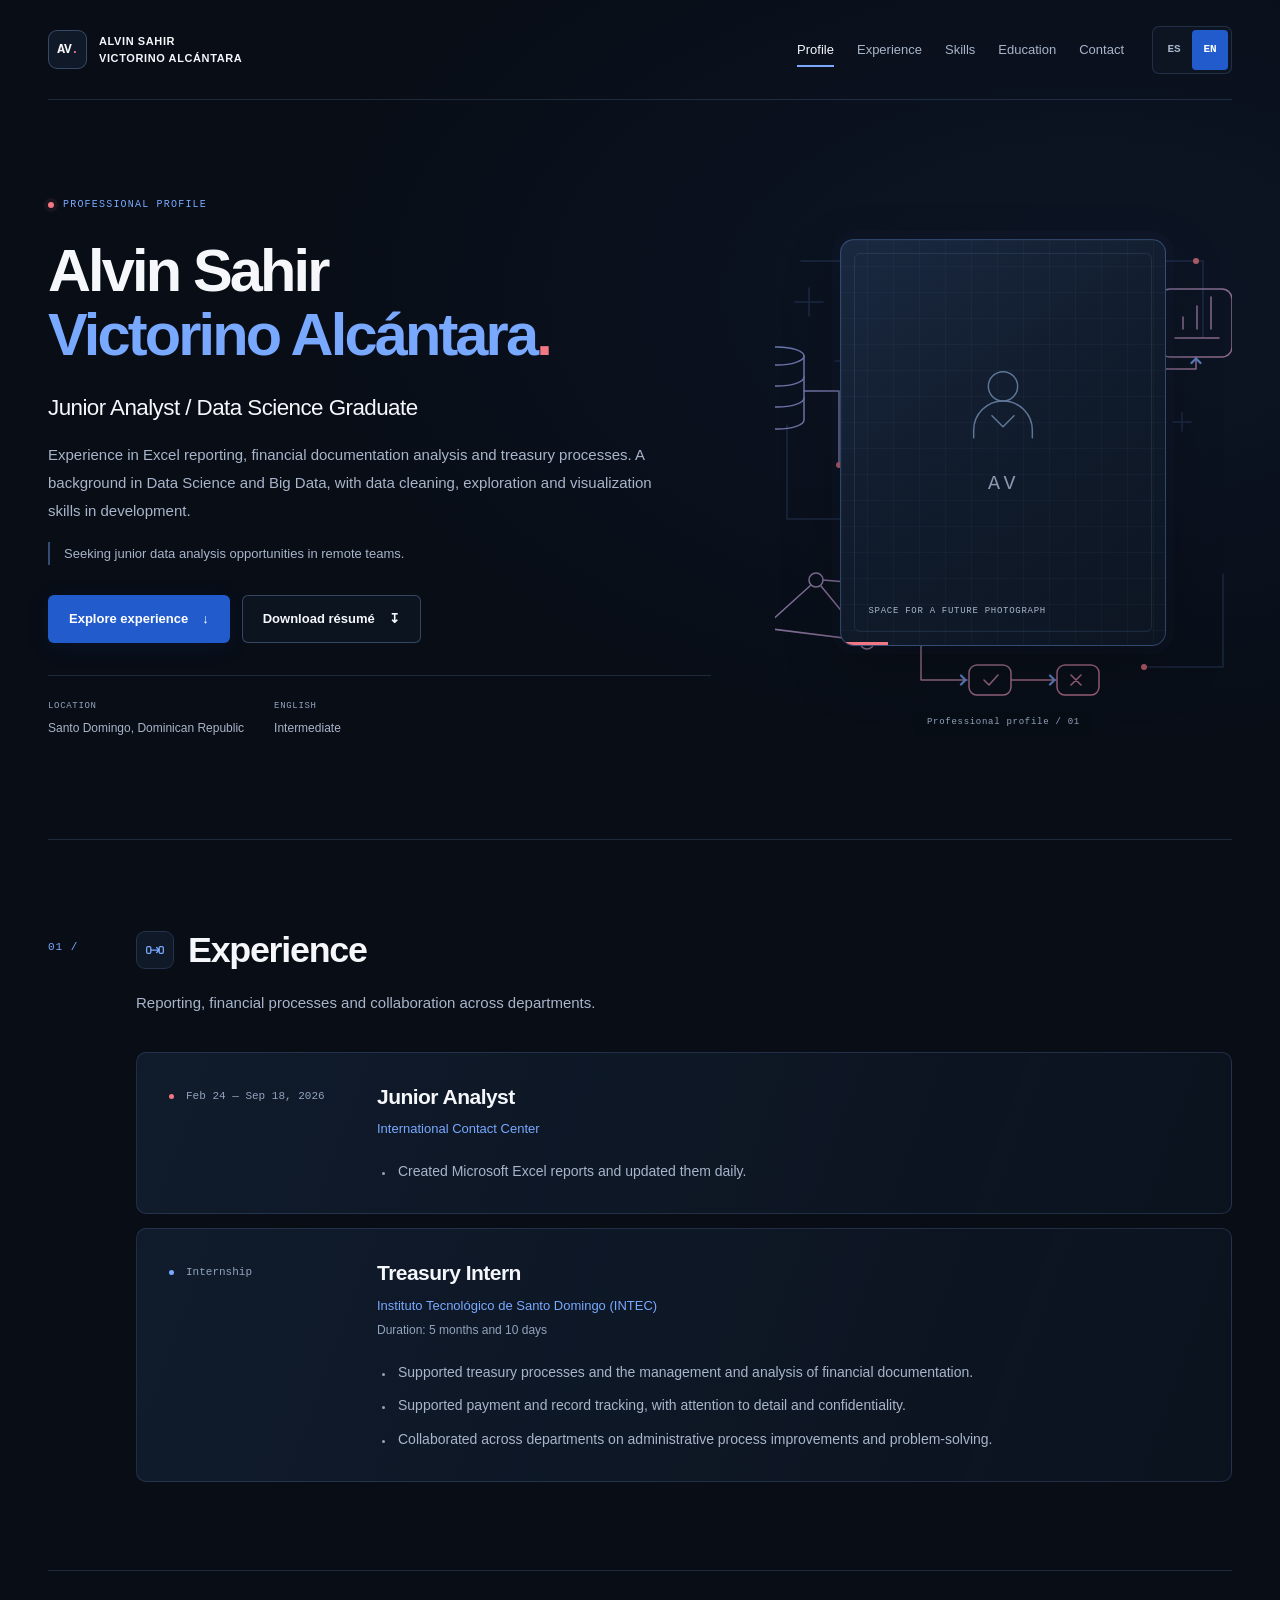
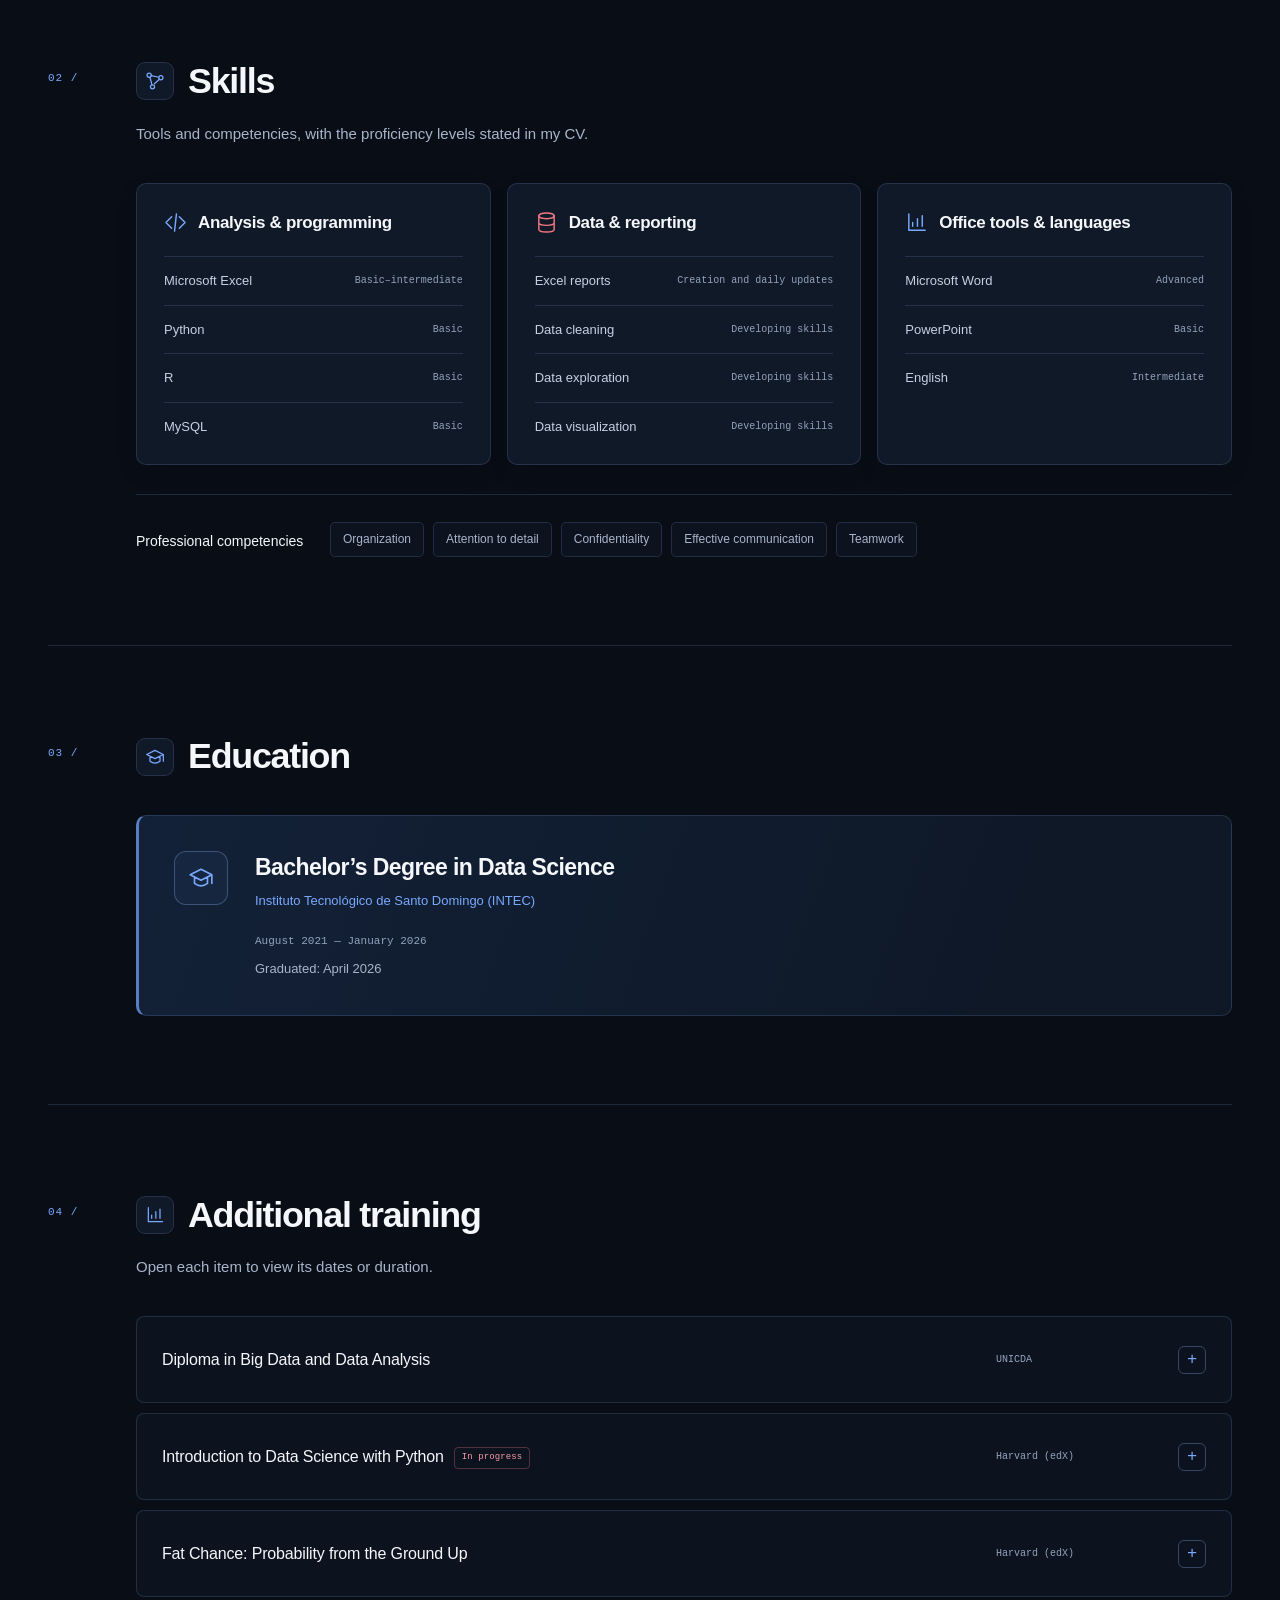
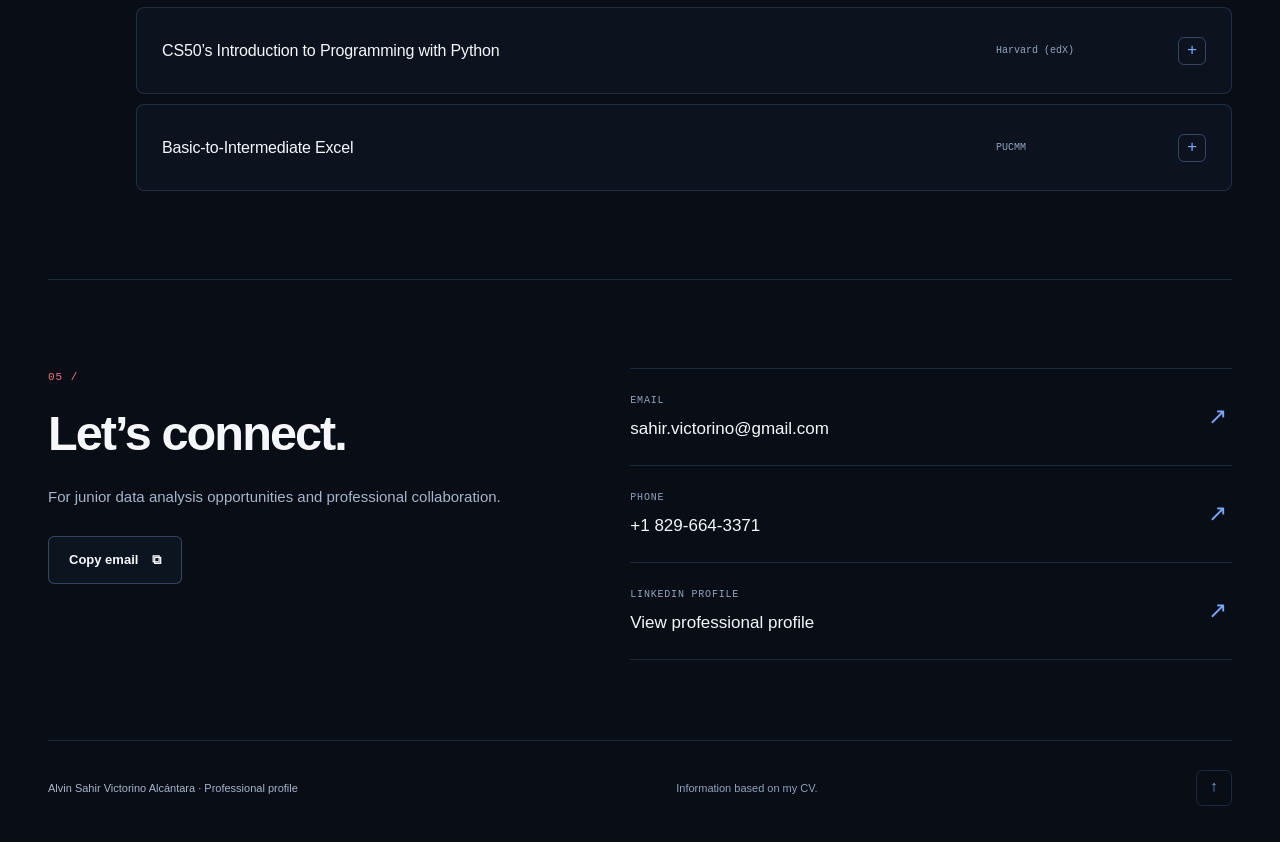
==== commit 4ff97d2c: "Redesign data portfolio with blue and coral visual identity" ====
--- a/en/index.html
+++ b/en/index.html
@@ -6,7 +6,7 @@
   <meta name="robots" content="noindex, nofollow, noarchive">
   <meta name="googlebot" content="noindex, nofollow, noarchive">
   <meta name="referrer" content="no-referrer">
-  <meta name="theme-color" content="#090f16">
+  <meta name="theme-color" content="#080d16">
   <meta name="description" content="Professional profile of Alvin Sahir Victorino Alcántara: experience, skills and education in Data Science.">
   <title>Alvin Sahir Victorino Alcántara · Data Science</title>
   <link rel="icon" href="../assets/favicon.svg" type="image/svg+xml">
@@ -32,7 +32,7 @@
       <section id="profile" class="hero section" aria-labelledby="profile-title">
         <div class="hero-copy">
           <p class="eyebrow"><span class="status-dot" aria-hidden="true"></span>Professional profile</p>
-          <h1 id="profile-title" class="hero-name"><span>Alvin Sahir</span><span>Victorino</span><span>Alcántara<span class="name-dot" aria-hidden="true">.</span></span></h1>
+          <h1 id="profile-title" class="hero-name"><span>Alvin Sahir</span><span>Victorino Alcántara<span class="name-dot" aria-hidden="true">.</span></span></h1>
           <p class="hero-role">Junior Analyst / Data Science Graduate</p>
           <p class="hero-summary">Experience in Excel reporting, financial documentation analysis and treasury processes. A background in Data Science and Big Data, with data cleaning, exploration and visualization skills in development.</p>
           <p class="hero-goal">Seeking junior data analysis opportunities in remote teams.</p>
@@ -40,27 +40,28 @@
           <div class="hero-meta"><div class="meta-item"><span>Location</span><strong>Santo Domingo, Dominican Republic</strong></div><div class="meta-item"><span>English</span><strong>Intermediate</strong></div></div>
         </div>
         <div class="hero-art">
+          <img class="hero-diagram" src="../assets/data-flow.svg" alt="" aria-hidden="true" width="560" height="560">
           <div class="photo-stage" role="img" aria-label="Temporary abstract background">
-            <div class="orbital" aria-hidden="true"></div><div class="orbital ring-two" aria-hidden="true"></div><div class="abstract-core" aria-hidden="true"></div><div class="art-crosshair" aria-hidden="true">+</div>
+            <div class="portrait-placeholder" aria-hidden="true"><svg class="portrait-outline" viewBox="0 0 24 24" fill="none" stroke="currentColor" stroke-width="1.5" stroke-linecap="round" stroke-linejoin="round" aria-hidden="true" focusable="false"><circle cx="12" cy="8" r="4"/><path d="M4 22v-2a8 8 0 0 1 16 0v2M9 16l3 3 3-3"/></svg><span class="portrait-monogram">AV</span></div>
             <span class="art-caption">Space for a future photograph</span>
-          </div><span class="hero-index" aria-hidden="true">PROFILE / 01</span>
+          </div><span class="hero-index" aria-hidden="true">Professional profile / 01</span>
         </div>
       </section>
       <section id="experience" class="section" aria-labelledby="experience-title">
-        <div class="section-heading"><p class="section-kicker">01 /</p><h2 id="experience-title">Experience</h2><p class="section-intro">Reporting, financial processes and collaboration across departments.</p></div>
+        <div class="section-heading"><p class="section-kicker">01 /</p><h2 id="experience-title" class="heading-title"><svg class="section-icon" viewBox="0 0 24 24" fill="none" stroke="currentColor" stroke-width="1.5" stroke-linecap="round" stroke-linejoin="round" aria-hidden="true" focusable="false"><rect x="2" y="8" width="5" height="8" rx="1.5"/><rect x="17" y="8" width="5" height="8" rx="1.5"/><path d="M7 12h10m-3-3 3 3-3 3"/></svg><span>Experience</span></h2><p class="section-intro">Reporting, financial processes and collaboration across departments.</p></div>
         <div class="experience-list"><article class="experience-item" data-fact-id="icc"><div class="experience-date">Feb 24 — Sep 18, 2026</div><div class="experience-body"><h3>Junior Analyst</h3><p class="organization">International Contact Center</p><ul class="detail-list"><li>Created Microsoft Excel reports and updated them daily.</li></ul></div></article><article class="experience-item" data-fact-id="intec-treasury"><div class="experience-date">Internship</div><div class="experience-body"><h3>Treasury Intern</h3><p class="organization">Instituto Tecnológico de Santo Domingo (INTEC)</p><p class="duration">Duration: 5 months and 10 days</p><ul class="detail-list"><li>Supported treasury processes and the management and analysis of financial documentation.</li><li>Supported payment and record tracking, with attention to detail and confidentiality.</li><li>Collaborated across departments on administrative process improvements and problem-solving.</li></ul></div></article></div>
       </section>
       <section id="skills" class="section" aria-labelledby="skills-title">
-        <div class="section-heading"><p class="section-kicker">02 /</p><h2 id="skills-title">Skills</h2><p class="section-intro">Tools and competencies, with the proficiency levels stated in my CV.</p></div>
-        <div class="skill-grid"><article class="skill-group"><h3>Analysis &amp; programming</h3><ul class="skill-list"><li><span class="skill-name">Microsoft Excel</span><span class="skill-level">Basic–intermediate</span></li><li><span class="skill-name">Python</span><span class="skill-level">Basic</span></li><li><span class="skill-name">R</span><span class="skill-level">Basic</span></li><li><span class="skill-name">MySQL</span><span class="skill-level">Basic</span></li></ul></article><article class="skill-group"><h3>Data &amp; reporting</h3><ul class="skill-list"><li><span class="skill-name">Excel reports</span><span class="skill-level">Creation and daily updates</span></li><li><span class="skill-name">Data cleaning</span><span class="skill-level">Developing skills</span></li><li><span class="skill-name">Data exploration</span><span class="skill-level">Developing skills</span></li><li><span class="skill-name">Data visualization</span><span class="skill-level">Developing skills</span></li></ul></article><article class="skill-group"><h3>Office tools &amp; languages</h3><ul class="skill-list"><li><span class="skill-name">Microsoft Word</span><span class="skill-level">Advanced</span></li><li><span class="skill-name">PowerPoint</span><span class="skill-level">Basic</span></li><li><span class="skill-name">English</span><span class="skill-level">Intermediate</span></li></ul></article></div>
+        <div class="section-heading"><p class="section-kicker">02 /</p><h2 id="skills-title" class="heading-title"><svg class="section-icon" viewBox="0 0 24 24" fill="none" stroke="currentColor" stroke-width="1.5" stroke-linecap="round" stroke-linejoin="round" aria-hidden="true" focusable="false"><circle cx="5" cy="5" r="2.5"/><circle cx="19" cy="8" r="2.5"/><circle cx="9" cy="19" r="2.5"/><path d="m7.5 5.5 9 2M6 7.5 8.3 16.5m3-1.2 6-5.3"/></svg><span>Skills</span></h2><p class="section-intro">Tools and competencies, with the proficiency levels stated in my CV.</p></div>
+        <div class="skill-grid"><article class="skill-group"><h3><svg class="skill-icon" viewBox="0 0 24 24" fill="none" stroke="currentColor" stroke-width="1.5" stroke-linecap="round" stroke-linejoin="round" aria-hidden="true" focusable="false"><path d="m8 6-6 6 6 6m8-12 6 6-6 6m-3-15-2 18"/></svg><span>Analysis &amp; programming</span></h3><ul class="skill-list"><li><span class="skill-name">Microsoft Excel</span><span class="skill-level">Basic–intermediate</span></li><li><span class="skill-name">Python</span><span class="skill-level">Basic</span></li><li><span class="skill-name">R</span><span class="skill-level">Basic</span></li><li><span class="skill-name">MySQL</span><span class="skill-level">Basic</span></li></ul></article><article class="skill-group"><h3><svg class="skill-icon" viewBox="0 0 24 24" fill="none" stroke="currentColor" stroke-width="1.5" stroke-linecap="round" stroke-linejoin="round" aria-hidden="true" focusable="false"><ellipse cx="12" cy="5" rx="8" ry="3"/><path d="M4 5v14c0 1.7 3.6 3 8 3s8-1.3 8-3V5M4 12c0 1.7 3.6 3 8 3s8-1.3 8-3"/></svg><span>Data &amp; reporting</span></h3><ul class="skill-list"><li><span class="skill-name">Excel reports</span><span class="skill-level">Creation and daily updates</span></li><li><span class="skill-name">Data cleaning</span><span class="skill-level">Developing skills</span></li><li><span class="skill-name">Data exploration</span><span class="skill-level">Developing skills</span></li><li><span class="skill-name">Data visualization</span><span class="skill-level">Developing skills</span></li></ul></article><article class="skill-group"><h3><svg class="skill-icon" viewBox="0 0 24 24" fill="none" stroke="currentColor" stroke-width="1.5" stroke-linecap="round" stroke-linejoin="round" aria-hidden="true" focusable="false"><path d="M4 3v17h17M8 16v-4m5 4V8m5 8V5"/></svg><span>Office tools &amp; languages</span></h3><ul class="skill-list"><li><span class="skill-name">Microsoft Word</span><span class="skill-level">Advanced</span></li><li><span class="skill-name">PowerPoint</span><span class="skill-level">Basic</span></li><li><span class="skill-name">English</span><span class="skill-level">Intermediate</span></li></ul></article></div>
         <div class="soft-skills"><h3>Professional competencies</h3><ul class="skill-tags"><li>Organization</li><li>Attention to detail</li><li>Confidentiality</li><li>Effective communication</li><li>Teamwork</li></ul></div>
       </section>
       <section id="education" class="section" aria-labelledby="education-title">
-        <div class="section-heading"><p class="section-kicker">03 /</p><h2 id="education-title">Education</h2></div>
-        <article class="education-card"><div class="education-icon" aria-hidden="true">↗</div><div class="education-body"><h3>Bachelor’s Degree in Data Science</h3><p class="organization">Instituto Tecnológico de Santo Domingo (INTEC)</p><p class="education-date">August 2021 — January 2026</p><p class="graduation">Graduated: April 2026</p></div></article>
+        <div class="section-heading"><p class="section-kicker">03 /</p><h2 id="education-title" class="heading-title"><svg class="section-icon" viewBox="0 0 24 24" fill="none" stroke="currentColor" stroke-width="1.5" stroke-linecap="round" stroke-linejoin="round" aria-hidden="true" focusable="false"><path d="m2 9 10-5 10 5-10 5-10-5Zm4 2v6c4 3 8 3 12 0v-6m4-2v8"/></svg><span>Education</span></h2></div>
+        <article class="education-card"><div class="education-icon" aria-hidden="true"><svg class="education-symbol" viewBox="0 0 24 24" fill="none" stroke="currentColor" stroke-width="1.5" stroke-linecap="round" stroke-linejoin="round" aria-hidden="true" focusable="false"><path d="m2 9 10-5 10 5-10 5-10-5Zm4 2v6c4 3 8 3 12 0v-6m4-2v8"/></svg></div><div class="education-body"><h3>Bachelor’s Degree in Data Science</h3><p class="organization">Instituto Tecnológico de Santo Domingo (INTEC)</p><p class="education-date">August 2021 — January 2026</p><p class="graduation">Graduated: April 2026</p></div></article>
       </section>
       <section id="training" class="section" aria-labelledby="training-title">
-        <div class="section-heading"><p class="section-kicker">04 /</p><h2 id="training-title">Additional training</h2><p class="section-intro">Open each item to view its dates or duration.</p></div>
+        <div class="section-heading"><p class="section-kicker">04 /</p><h2 id="training-title" class="heading-title"><svg class="section-icon" viewBox="0 0 24 24" fill="none" stroke="currentColor" stroke-width="1.5" stroke-linecap="round" stroke-linejoin="round" aria-hidden="true" focusable="false"><path d="M4 3v17h17M8 16v-4m5 4V8m5 8V5"/></svg><span>Additional training</span></h2><p class="section-intro">Open each item to view its dates or duration.</p></div>
         <div class="training-list"><details class="training-item" data-fact-id="big-data"><summary><span class="training-title">Diploma in Big Data and Data Analysis</span><span class="training-provider">UNICDA</span><span class="training-toggle" aria-hidden="true">+</span></summary><div class="training-detail"><p>Duration: 80 hours.</p></div></details><details class="training-item" data-fact-id="python-data"><summary><span class="training-title">Introduction to Data Science with Python<span class="course-status">In progress</span></span><span class="training-provider">Harvard (edX)</span><span class="training-toggle" aria-hidden="true">+</span></summary><div class="training-detail"><p>June 2024 — present. In progress.</p></div></details><details class="training-item" data-fact-id="probability"><summary><span class="training-title">Fat Chance: Probability from the Ground Up</span><span class="training-provider">Harvard (edX)</span><span class="training-toggle" aria-hidden="true">+</span></summary><div class="training-detail"><p>November 2024 — February 5, 2025.</p></div></details><details class="training-item" data-fact-id="cs50-python"><summary><span class="training-title">CS50’s Introduction to Programming with Python</span><span class="training-provider">Harvard (edX)</span><span class="training-toggle" aria-hidden="true">+</span></summary><div class="training-detail"><p>October 2024 — December 4, 2024.</p></div></details><details class="training-item" data-fact-id="excel"><summary><span class="training-title">Basic-to-Intermediate Excel</span><span class="training-provider">PUCMM</span><span class="training-toggle" aria-hidden="true">+</span></summary><div class="training-detail"><p>March — April 2021. Duration: 20 hours.</p></div></details></div>
       </section>
       <section id="contact" class="section contact-section" aria-labelledby="contact-title">
--- a/assets/styles.css
+++ b/assets/styles.css
@@ -1,493 +1,340 @@
-/* Source-owned design system. The portrait stage accepts a future .profile-image. */
+﻿/* Data and process design system. All decoration and fonts remain local. */
 :root {
   color-scheme: dark;
-  --ink: #080e18;
-  --surface: #0e1724;
-  --surface-raised: #141f2e;
-  --text: #f3f5ef;
-  --muted: #a6b1c0;
-  --quiet: #8493a6;
-  --accent: #d6f583;
-  --accent-ink: #17230b;
-  --line: rgba(166, 186, 205, .18);
-  --line-strong: rgba(166, 186, 205, .3);
-  --content-width: 1220px;
-  --radius: 16px;
+  --ink: #080d16;
+  --surface: #101927;
+  --surface-raised: #162235;
+  --text: #f5f7fb;
+  --muted: #a8b5ca;
+  --quiet: #92a3bd;
+  --accent: #79a9ff;
+  --accent-solid: #225ccc;
+  --accent-hover: #2b69df;
+  --coral: #f17883;
+  --line: rgba(126, 166, 226, .18);
+  --line-strong: rgba(126, 166, 226, .35);
   --sans: 'Segoe UI', Arial, sans-serif;
   --mono: 'Cascadia Code', 'Consolas', monospace;
 }
-
 *, *::before, *::after { box-sizing: border-box; }
-html { scroll-behavior: smooth; scroll-padding-top: 112px; }
-body {
-  margin: 0;
-  background: var(--ink);
-  color: var(--text);
-  font-family: var(--sans);
-  font-size: 16px;
-  line-height: 1.65;
-  -webkit-font-smoothing: antialiased;
-  text-rendering: optimizeLegibility;
-}
-body::before {
-  position: absolute;
-  inset: 0 0 auto;
-  height: 880px;
-  z-index: -1;
-  pointer-events: none;
-  content: '';
-  background: radial-gradient(ellipse at 85% 35%, rgba(80, 114, 123, .09), transparent 48%);
-}
-::selection { background: var(--accent); color: var(--accent-ink); }
+html { scroll-behavior: smooth; scroll-padding-top: 32px; }
+body { margin: 0; background: var(--ink); color: var(--text); font-family: var(--sans); font-size: 16px; line-height: 1.65; -webkit-font-smoothing: antialiased; text-rendering: optimizeLegibility; }
+body::before { position: absolute; inset: 0 0 auto; height: 920px; z-index: -1; pointer-events: none; content: ''; background: radial-gradient(ellipse at 85% 32%, rgba(59, 103, 185, .095), transparent 53%); }
+::selection { background: #225ccc; color: white; }
 a { color: inherit; }
 button, input { font: inherit; }
-button { color: inherit; }
+button { color: inherit; appearance: none; }
 button, a, summary { -webkit-tap-highlight-color: transparent; }
 button, summary { cursor: pointer; }
 img { display: block; max-width: 100%; }
-button { appearance: none; }
-a:focus-visible, button:focus-visible, summary:focus-visible {
-  outline: 3px solid var(--accent);
-  outline-offset: 5px;
-}
+a:focus-visible, button:focus-visible, summary:focus-visible { outline: 3px solid var(--accent); outline-offset: 5px; }
 [hidden] { display: none !important; }
 h1, h2, h3, p { margin: 0; }
-h1, h2, h3 { line-height: 1.16; }
+h1, h2, h3 { line-height: 1.2; }
 ul { margin: 0; padding: 0; }
-.site-shell { width: min(var(--content-width), calc(100% - 96px)); margin-inline: auto; }
-.sr-only {
-  position: absolute;
-  width: 1px;
-  height: 1px;
-  padding: 0;
-  margin: -1px;
-  overflow: hidden;
-  clip: rect(0, 0, 0, 0);
-  white-space: nowrap;
-  border: 0;
-}
-.skip-link {
-  position: fixed;
-  top: 12px;
-  left: 12px;
-  z-index: 100;
-  padding: 10px 18px;
-  border-radius: 4px;
-  background: var(--accent);
-  color: var(--accent-ink);
-  font-weight: 700;
-  text-decoration: none;
-  transform: translateY(-160%);
-}
+.site-shell { width: min(1220px, calc(100% - 96px)); margin-inline: auto; position: relative; }
+.sr-only { position: absolute; width: 1px; height: 1px; padding: 0; margin: -1px; overflow: hidden; clip: rect(0, 0, 0, 0); white-space: nowrap; border: 0; }
+.skip-link { position: fixed; top: 12px; left: 12px; z-index: 100; padding: 12px 20px; border-radius: 5px; background: var(--text); color: var(--ink); font-weight: 700; text-decoration: none; transform: translateY(-160%); }
 .skip-link:focus { transform: translateY(0); }
 
-/* Navigation */
-.site-header {
-  display: flex;
-  align-items: center;
-  justify-content: space-between;
-  gap: 30px;
-  min-height: 100px;
-  border-bottom: 1px solid var(--line);
-}
+/* Navigation. */
+.site-header { display: flex; align-items: center; justify-content: space-between; gap: 28px; min-height: 100px; border-bottom: 1px solid var(--line); }
 .brand { display: inline-flex; align-items: center; gap: 12px; text-decoration: none; flex-shrink: 0; }
-.brand-mark {
-  display: flex;
-  align-items: center;
-  justify-content: center;
-  width: 37px;
-  height: 37px;
-  border: 1px solid var(--accent);
-  color: var(--accent);
-  font-family: var(--mono);
-  font-size: 13px;
-  font-weight: 600;
-  letter-spacing: -1px;
-  clip-path: polygon(0 0, 80% 0, 100% 20%, 100% 100%, 20% 100%, 0 80%);
-}
-.brand-mark > span { color: var(--text); }
-.brand-name { font-size: 14px; font-weight: 650; letter-spacing: .02em; }
-.desktop-nav { display: flex; align-items: center; gap: 25px; margin-left: auto; }
-.nav-link {
-  position: relative;
-  padding-block: 8px;
-  color: var(--muted);
-  font-size: 13px;
-  font-weight: 550;
-  text-decoration: none;
-  transition: color .18s ease;
-}
-.nav-link::after {
-  position: absolute;
-  bottom: 2px;
-  left: 0;
-  width: 100%;
-  height: 1px;
-  content: '';
-  background: var(--accent);
-  transform: scaleX(0);
-  transform-origin: left;
-  transition: transform .18s ease;
-}
+.brand-mark { display: flex; align-items: center; justify-content: center; width: 39px; height: 39px; border: 1px solid var(--line-strong); border-radius: 9px; background: var(--surface); color: var(--text); font-family: var(--mono); font-size: 13px; font-weight: 650; letter-spacing: -1px; }
+.brand-mark > span { color: var(--coral); }
+.brand-name { color: var(--text); font-size: 11px; font-weight: 600; line-height: 1.5; letter-spacing: .055em; }
+.desktop-nav { display: flex; align-items: center; gap: 23px; margin-left: auto; }
+.nav-link { position: relative; padding-block: 12px; color: var(--muted); font-size: 13px; font-weight: 500; text-decoration: none; transition: color .18s ease; }
+.nav-link::after { position: absolute; bottom: 5px; left: 0; width: 100%; height: 2px; content: ''; background: var(--accent); transform: scaleX(0); transform-origin: left; transition: transform .18s ease; }
 .nav-link:hover, .nav-link[aria-current='location'] { color: var(--text); }
 .nav-link:hover::after, .nav-link[aria-current='location']::after { transform: scaleX(1); }
-.header-actions { display: flex; align-items: center; gap: 16px; }
-.language-switch { display: inline-flex; align-items: center; padding: 4px; border: 1px solid var(--line); border-radius: 6px; }
-.language-switch a {
-  display: grid;
-  place-items: center;
-  min-width: 36px;
-  height: 40px;
-  border-radius: 3px;
-  color: var(--muted);
-  font-family: var(--mono);
-  font-size: 11px;
-  font-weight: 600;
-  text-decoration: none;
-}
-.language-switch a[aria-current='page'], .language-switch a[aria-current='true'] { background: var(--accent); color: var(--accent-ink); }
-.language-switch a:hover { color: var(--text); background: var(--surface-raised); }
-.language-switch a[aria-current]:hover { color: var(--accent-ink); background: var(--accent); }
-.menu-toggle {
-  display: none;
-  width: 42px;
-  min-height: 42px;
-  border: 1px solid var(--line-strong);
-  border-radius: 6px;
-  background: transparent;
-  font-size: 21px;
-  line-height: 1;
-}
-.mobile-nav { width: 100%; flex-basis: 100%; padding: 16px 0 0; }
-.mobile-nav .nav-link { display: block; padding: 12px 8px; font-size: 15px; }
+.header-actions { display: flex; align-items: center; gap: 12px; }
+.language-switch { display: inline-flex; align-items: center; padding: 3px; border: 1px solid var(--line); border-radius: 7px; background: rgba(16, 25, 39, .65); }
+.language-switch a { display: grid; place-items: center; min-width: 36px; height: 40px; border-radius: 4px; color: var(--muted); font-family: var(--mono); font-size: 11px; font-weight: 600; text-decoration: none; transition: color .18s ease, background .18s ease; }
+.language-switch a:hover { color: white; background: var(--surface-raised); }
+.language-switch a[aria-current='page'], .language-switch a[aria-current='true'] { color: white; background: var(--accent-solid); }
+.menu-toggle { display: none; width: 44px; min-height: 44px; border: 1px solid var(--line-strong); border-radius: 7px; background: var(--surface); font-size: 21px; line-height: 1; }
+.mobile-nav { width: 100%; flex-basis: 100%; padding: 15px 0 0; }
+.mobile-nav .nav-link { display: block; min-height: 46px; padding: 11px 8px; font-size: 15px; }
 .mobile-nav .nav-link::after { display: none; }
 
-/* Intro: a typographic portfolio with a replaceable abstract photo stage. */
-.section { padding-block: 96px; border-bottom: 1px solid var(--line); }
-.hero {
-  position: relative;
-  display: grid;
-  grid-template-columns: minmax(0, 1.2fr) minmax(0, .8fr);
-  align-items: center;
-  gap: 56px;
-  min-height: 740px;
-  padding-top: 94px;
-  padding-bottom: 84px;
-}
-.eyebrow {
-  display: flex;
-  align-items: center;
-  gap: 9px;
-  margin-bottom: 30px;
-  color: var(--accent);
-  font-family: var(--mono);
-  font-size: 11px;
-  font-weight: 500;
-  letter-spacing: .13em;
-  text-transform: uppercase;
-}
-.status-dot { width: 6px; height: 6px; flex: 0 0 6px; border-radius: 50%; background: var(--accent); box-shadow: 0 0 0 4px rgba(214, 245, 131, .08); }
-.hero-name { font-size: clamp(47px, 5.4vw, 78px); font-weight: 600; letter-spacing: -.055em; line-height: 1.025; }
+/* Intro with a single, replaceable portrait stage. */
+.section { padding-block: 88px; border-bottom: 1px solid var(--line); }
+.hero { position: relative; display: grid; grid-template-columns: minmax(0, 1.45fr) minmax(0, 1fr); align-items: center; gap: 64px; min-height: 740px; padding-top: 82px; padding-bottom: 88px; }
+.hero-copy { min-width: 0; }
+.eyebrow { display: flex; align-items: center; gap: 9px; margin-bottom: 26px; color: var(--accent); font-family: var(--mono); font-size: 10px; font-weight: 500; line-height: 1.7; letter-spacing: .12em; text-transform: uppercase; }
+.status-dot { width: 6px; height: 6px; flex: 0 0 6px; border-radius: 50%; background: var(--coral); box-shadow: 0 0 0 4px rgba(241, 120, 131, .075); }
+.hero-name { font-size: clamp(49px, 4.65vw, 68px); font-weight: 600; letter-spacing: -.048em; line-height: 1.065; }
 .hero-name > span { display: block; }
 .hero-name > span:last-child { color: var(--accent); }
-.name-dot { color: var(--text); }
-.hero-role { max-width: 580px; margin-top: 29px; font-size: clamp(18px, 1.8vw, 23px); font-weight: 450; line-height: 1.4; letter-spacing: -.02em; }
-.hero-summary { max-width: 560px; margin-top: 17px; color: var(--muted); font-size: 15px; line-height: 1.85; }
-.hero-goal { max-width: 560px; margin-top: 18px; padding-left: 14px; border-left: 1px solid rgba(214, 245, 131, .5); color: var(--muted); font-size: 13px; line-height: 1.8; }
-.hero-actions { display: flex; align-items: center; flex-wrap: wrap; gap: 12px; margin-top: 32px; }
-.button {
-  display: inline-flex;
-  align-items: center;
-  justify-content: center;
-  gap: 12px;
-  min-height: 48px;
-  padding: 11px 21px;
-  border: 1px solid transparent;
-  border-radius: 5px;
-  font-size: 13px;
-  font-weight: 650;
-  line-height: 1.4;
-  text-decoration: none;
-  transition: background .18s ease, border-color .18s ease, transform .18s ease;
-}
-.button.primary { background: var(--accent); color: var(--accent-ink); }
-.button.primary:hover { background: #e2ffa2; transform: translateY(-2px); }
-.button.secondary { border-color: var(--line-strong); color: var(--text); background: transparent; }
-.button.secondary:hover { background: var(--surface-raised); border-color: var(--muted); transform: translateY(-2px); }
+.name-dot { color: var(--coral); }
+.hero-role { max-width: 650px; margin-top: 26px; font-size: clamp(20px, 1.75vw, 24px); font-weight: 500; line-height: 1.45; letter-spacing: -.025em; }
+.hero-summary { max-width: 620px; margin-top: 17px; color: var(--muted); font-size: 15px; line-height: 1.85; }
+.hero-goal { max-width: 620px; margin-top: 17px; padding-left: 14px; border-left: 2px solid rgba(121, 169, 255, .4); color: var(--muted); font-size: 13px; line-height: 1.8; }
+.hero-actions { display: flex; align-items: center; flex-wrap: wrap; gap: 12px; margin-top: 30px; }
+.button { display: inline-flex; align-items: center; justify-content: center; gap: 14px; min-height: 48px; padding: 12px 20px; border: 1px solid transparent; border-radius: 6px; font-size: 13px; font-weight: 600; line-height: 1.4; text-decoration: none; transition: background .18s ease, border-color .18s ease, transform .18s ease; }
+.button.primary { background: var(--accent-solid); color: white; box-shadow: 0 4px 20px rgba(18, 57, 121, .18); }
+.button.primary:hover { background: var(--accent-hover); transform: translateY(-1px); }
+.button.secondary { border-color: var(--line-strong); color: var(--text); background: rgba(16, 25, 39, .65); }
+.button.secondary:hover { background: var(--surface-raised); border-color: var(--accent); transform: translateY(-1px); }
+.button:disabled, .button[aria-busy='true'] { cursor: wait; opacity: .72; }
 .button svg { width: 16px; height: 16px; flex-shrink: 0; }
-.hero-meta { display: flex; flex-wrap: wrap; gap: 10px 22px; margin-top: 34px; color: var(--quiet); }
-.meta-item { display: grid; gap: 4px; font-size: 11px; letter-spacing: .02em; }
-.meta-item > span { color: var(--quiet); font-family: var(--mono); font-size: 9px; letter-spacing: .08em; text-transform: uppercase; }
-.meta-item > strong { color: var(--muted); font-size: 12px; font-weight: 500; line-height: 1.5; letter-spacing: 0; }
+.hero-meta { display: flex; flex-wrap: wrap; gap: 16px 30px; margin-top: 32px; padding-top: 23px; border-top: 1px solid var(--line); }
+.meta-item { display: grid; gap: 5px; }
+.meta-item > span { color: var(--quiet); font-family: var(--mono); font-size: 9px; letter-spacing: .075em; text-transform: uppercase; }
+.meta-item > strong { color: var(--muted); font-size: 12px; font-weight: 500; line-height: 1.5; }
 .meta-item svg { width: 13px; height: 13px; }
-.hero-art { min-width: 0; padding-top: 0; }
-.photo-stage {
-  position: relative;
-  isolation: isolate;
-  display: grid;
-  place-items: center;
-  aspect-ratio: .9;
-  width: 100%;
-  overflow: hidden;
-  border: 1px solid var(--line);
-  border-radius: 2px;
-  background-color: #0c1520;
-  background-image: linear-gradient(rgba(151, 180, 195, .045) 1px, transparent 1px), linear-gradient(90deg, rgba(151, 180, 195, .045) 1px, transparent 1px);
-  background-size: 32px 32px;
-}
-.photo-stage::before, .photo-stage::after {
-  position: absolute;
-  width: 13px;
-  height: 13px;
-  content: '';
-  z-index: 4;
-  border-color: var(--accent);
-  border-style: solid;
-}
-.photo-stage::before { top: 14px; left: 14px; border-width: 1px 0 0 1px; }
-.photo-stage::after { right: 14px; bottom: 14px; border-width: 0 1px 1px 0; }
-.orbital {
-  position: absolute;
-  width: 79%;
-  height: 79%;
-  border: 1px solid rgba(192, 220, 192, .28);
-  border-radius: 50%;
-  transform: rotate(-28deg) scaleX(1.1) scaleY(.52);
-  z-index: 2;
-}
-.orbital::after { position: absolute; top: 12%; left: 17%; width: 7px; height: 7px; border-radius: 50%; content: ''; background: var(--accent); box-shadow: 0 0 18px rgba(214, 245, 131, .35); }
-.orbital.ring-two { width: 76%; height: 76%; transform: rotate(49deg) scaleX(1.08) scaleY(.5); border-color: rgba(182, 212, 232, .16); z-index: 0; }
-.orbital.ring-two::after { width: 4px; height: 4px; background: #9aafbf; }
-.abstract-core {
-  position: relative;
-  width: 58%;
-  aspect-ratio: 1;
-  overflow: hidden;
-  border: 1px solid rgba(191, 227, 190, .25);
-  border-radius: 50%;
-  background: radial-gradient(circle at 30% 25%, #52685d 0, #213b34 23%, #0e2424 55%, #081018 82%);
-  box-shadow: inset -18px -16px 34px rgba(0, 0, 0, .38), 0 0 65px rgba(153, 209, 142, .045);
-  z-index: 1;
-}
-.abstract-core::before {
-  position: absolute;
-  inset: -4%;
-  border-radius: 50%;
-  content: '';
-  background-image: repeating-linear-gradient(0deg, transparent 0, transparent 20px, rgba(211, 241, 208, .1) 20px, rgba(211, 241, 208, .1) 21px);
-  transform: rotate(-22deg);
-}
-.abstract-core::after {
-  position: absolute;
-  inset: -5% 21%;
-  border: 1px solid rgba(211, 241, 208, .18);
-  border-radius: 50%;
-  content: '';
-  transform: rotate(-22deg);
-  box-shadow: 27px 0 0 -1px rgba(211, 241, 208, .035), -27px 0 0 -1px rgba(211, 241, 208, .035);
-}
-.art-crosshair { position: absolute; top: 24px; right: 24px; width: 13px; height: 13px; opacity: .5; font-size: 0; }
-.art-crosshair::before, .art-crosshair::after { position: absolute; background: var(--muted); content: ''; }
-.art-crosshair::before { width: 13px; height: 1px; top: 6px; }
-.art-crosshair::after { width: 1px; height: 13px; left: 6px; }
-.art-caption { position: absolute; left: 27px; right: 27px; bottom: 26px; color: var(--quiet); font-family: var(--mono); font-size: 9px; line-height: 1.6; letter-spacing: .12em; text-transform: uppercase; z-index: 5; }
-.art-caption strong { display: block; margin-bottom: 5px; color: var(--muted); font-weight: 400; }
+.hero-art { position: relative; isolation: isolate; min-width: 0; min-height: 540px; display: flex; flex-direction: column; align-items: center; justify-content: center; margin: 0; overflow: clip; }
+.hero-diagram { position: absolute; top: 50%; left: 50%; width: 560px; max-width: none; height: 560px; transform: translate(-50%, -50%); pointer-events: none; opacity: .7; z-index: -1; }
+.photo-stage { position: relative; isolation: isolate; display: grid; place-items: center; width: min(100%, 326px); aspect-ratio: 4 / 5; overflow: hidden; border: 1px solid rgba(121, 169, 255, .3); border-radius: 14px; background: linear-gradient(145deg, #1a2940 0, #101b2b 52%, #0d1522 100%); box-shadow: 0 22px 55px rgba(0, 0, 0, .25), 0 0 0 8px rgba(80, 124, 193, .028); transform: translateY(-24px); }
+.photo-stage::before { position: absolute; inset: 13px; z-index: 4; border: 1px solid rgba(126, 166, 226, .13); border-radius: 6px; content: ''; pointer-events: none; }
+.photo-stage::after { position: absolute; bottom: 0; left: 0; width: 47px; height: 3px; content: ''; background: var(--coral); z-index: 5; }
+.portrait-placeholder { position: absolute; inset: 0; display: flex; flex-direction: column; align-items: center; justify-content: center; gap: 22px; padding: 40px 30px 68px; background-image: linear-gradient(rgba(127, 166, 229, .045) 1px, transparent 1px), linear-gradient(90deg, rgba(127, 166, 229, .045) 1px, transparent 1px); background-size: 26px 26px; }
+.portrait-outline { width: 88px; height: 88px; color: #8aa6ce; opacity: .65; }
+.portrait-outline * { vector-effect: non-scaling-stroke; }
+.portrait-monogram { color: #bfd0e9; font-family: var(--mono); font-size: 20px; font-weight: 400; letter-spacing: .17em; opacity: .7; }
+.art-caption { position: absolute; left: 27px; right: 27px; bottom: 26px; z-index: 5; color: var(--muted); font-family: var(--mono); font-size: 9px; line-height: 1.7; letter-spacing: .08em; text-transform: uppercase; }
 .profile-image { position: absolute; inset: 0; width: 100%; height: 100%; object-fit: cover; object-position: center; z-index: 3; }
-.photo-stage:has(.profile-image) .art-caption { color: white; text-shadow: 0 1px 5px black; }
-.hero-index { position: absolute; bottom: 24px; right: 0; color: var(--quiet); font-family: var(--mono); font-size: 10px; letter-spacing: .1em; }
-
-/* Reading rhythm and work history */
-.section-heading { display: grid; grid-template-columns: 190px 1fr; gap: 18px 44px; align-items: start; margin-bottom: 48px; }
-.section-kicker { padding-top: 10px; color: var(--accent); font-family: var(--mono); font-size: 11px; line-height: 1.6; letter-spacing: .1em; text-transform: uppercase; }
-.section-heading h2 { font-size: clamp(29px, 3.3vw, 43px); font-weight: 550; letter-spacing: -.04em; }
-.section-intro { grid-column: 2; max-width: 690px; color: var(--muted); font-size: 15px; line-height: 1.8; }
-.experience-list { margin-left: 234px; }
-.experience-item { display: grid; grid-template-columns: 146px 1fr; gap: 32px; padding-block: 32px; border-top: 1px solid var(--line); }
-.experience-date { color: var(--quiet); font-family: var(--mono); font-size: 11px; line-height: 1.7; padding-top: 5px; }
+.photo-stage:has(.profile-image)::before { border-color: rgba(255, 255, 255, .28); }
+.photo-stage:has(.profile-image) .art-caption { color: white; text-shadow: 0 1px 6px #000; }
+.hero-index { position: absolute; left: 50%; bottom: 0; width: max-content; max-width: calc(100% - 20px); margin: 0; padding: 6px 12px; border-radius: 5px; background: rgba(8, 13, 22, .95); color: var(--quiet); font-family: var(--mono); font-size: 9px; line-height: 1.7; letter-spacing: .08em; text-align: center; transform: translateX(-50%); }
+
+/* Evidence and history. */
+.section-heading { display: grid; grid-template-columns: 72px minmax(0, 1fr); gap: 16px; align-items: start; margin-bottom: 36px; }
+.section-kicker { padding-top: 10px; color: var(--accent); font-family: var(--mono); font-size: 11px; line-height: 1.7; letter-spacing: .09em; }
+.heading-title { display: flex; align-items: center; gap: 14px; min-width: 0; }
+.section-heading h2 { font-size: clamp(29px, 2.8vw, 38px); font-weight: 550; letter-spacing: -.035em; line-height: 1.25; }
+.section-icon { display: block; width: 38px; height: 38px; flex: 0 0 38px; padding: 8px; border: 1px solid var(--line); border-radius: 9px; background: var(--surface); color: var(--accent); }
+.section-intro { grid-column: 2; max-width: 780px; color: var(--muted); font-size: 15px; line-height: 1.8; }
+.experience-list { margin-left: 88px; display: grid; gap: 14px; }
+.experience-item { position: relative; display: grid; grid-template-columns: 180px minmax(0, 1fr); gap: 28px; padding: 29px 32px; border: 1px solid var(--line); border-radius: 10px; background: linear-gradient(110deg, rgba(18, 30, 48, .85), rgba(13, 22, 35, .65)); }
+.experience-date { position: relative; padding-top: 5px; padding-left: 17px; color: var(--quiet); font-family: var(--mono); font-size: 11px; line-height: 1.8; }
+.experience-date::before { position: absolute; top: 12px; left: 0; width: 5px; height: 5px; border-radius: 50%; background: var(--accent); content: ''; }
+.experience-item:first-child .experience-date::before { background: var(--coral); }
 .experience-body { min-width: 0; }
-.experience-body h3 { font-size: 21px; font-weight: 550; letter-spacing: -.025em; line-height: 1.35; }
-.organization { margin-top: 9px; color: var(--accent); font-size: 13px; line-height: 1.5; font-weight: 500; }
+.experience-body h3 { font-size: 21px; font-weight: 550; letter-spacing: -.025em; line-height: 1.4; }
+.organization { margin-top: 8px; color: var(--accent); font-size: 13px; line-height: 1.6; font-weight: 500; }
 .duration { margin-top: 5px; color: var(--quiet); font-size: 12px; }
-.detail-list { margin-top: 22px; padding-left: 17px; color: var(--muted); font-size: 14px; line-height: 1.8; }
-.detail-list li { padding-left: 5px; margin-bottom: 9px; }
+.detail-list { margin-top: 19px; padding-left: 17px; color: var(--muted); font-size: 14px; line-height: 1.8; }
+.detail-list li { padding-left: 4px; margin-bottom: 8px; }
+.detail-list li:last-child { margin-bottom: 0; }
 .detail-list li::marker { color: var(--quiet); font-size: 9px; }
 
-/* Skills show source descriptions, without fabricated quantitative meters. */
-.skill-grid { display: grid; grid-template-columns: repeat(3, minmax(0, 1fr)); gap: 16px; }
-.skill-group { padding: 29px; background: var(--surface); border: 1px solid var(--line); border-radius: 8px; }
-.skill-group h3 { margin-bottom: 24px; font-size: 17px; font-weight: 550; letter-spacing: -.02em; }
+/* Skills retain source descriptions, without numerical meters. */
+.skill-grid { display: grid; grid-template-columns: repeat(3, minmax(0, 1fr)); gap: 16px; margin-left: 88px; }
+.skill-group { min-width: 0; padding: 27px; background: var(--surface); border: 1px solid var(--line); border-radius: 10px; box-shadow: 0 9px 24px rgba(0, 0, 0, .07); }
+.skill-group h3 { display: flex; align-items: center; gap: 11px; margin-bottom: 22px; font-size: 17px; font-weight: 550; letter-spacing: -.02em; line-height: 1.4; }
+.skill-icon { display: block; color: var(--accent); width: 23px; height: 23px; flex: 0 0 23px; }
+.skill-group:nth-child(2) .skill-icon { color: var(--coral); }
 .skill-list { list-style: none; }
-.skill-list li { display: flex; justify-content: space-between; flex-wrap: wrap; gap: 5px 15px; padding-block: 12px; border-top: 1px solid var(--line); font-size: 13px; }
-.skill-name { color: var(--muted); }
-.skill-level { color: var(--quiet); font-family: var(--mono); font-size: 10px; padding-top: 3px; }
+.skill-list li { display: flex; justify-content: space-between; flex-wrap: wrap; gap: 6px 14px; padding-block: 13px; border-top: 1px solid var(--line); font-size: 13px; }
+.skill-list li:last-child { padding-bottom: 0; }
+.skill-name { color: #c5d0e1; }
+.skill-level { color: var(--quiet); font-family: var(--mono); font-size: 10px; line-height: 1.8; padding-top: 2px; }
 .skill-group > p { color: var(--muted); font-size: 13px; line-height: 1.8; }
-.skill-tag { display: inline-block; margin: 4px 4px 4px 0; padding: 5px 9px; border: 1px solid var(--line); border-radius: 4px; color: var(--muted); font-size: 11px; }
-.soft-skills { display: grid; grid-template-columns: 190px 1fr; align-items: start; gap: 44px; margin-top: 32px; padding-top: 30px; border-top: 1px solid var(--line); }
-.soft-skills h3 { padding-top: 6px; color: var(--text); font-size: 15px; font-weight: 500; line-height: 1.5; }
+.soft-skills { display: grid; grid-template-columns: 170px minmax(0, 1fr); align-items: start; gap: 24px; margin: 29px 0 0 88px; padding-top: 27px; border-top: 1px solid var(--line); }
+.soft-skills h3 { padding-top: 8px; color: var(--text); font-size: 14px; font-weight: 500; line-height: 1.6; }
 .skill-tags { display: flex; flex-wrap: wrap; gap: 9px; list-style: none; }
-.skill-tags li { padding: 7px 12px; border: 1px solid var(--line); border-radius: 4px; color: var(--muted); font-size: 12px; line-height: 1.6; }
-
-/* Academic details and disclosure controls */
-.education-card { display: flex; gap: 28px; align-items: flex-start; margin-left: 234px; padding: 32px; background: var(--surface); border: 1px solid var(--line); border-radius: 8px; }
-.education-icon { display: grid; place-items: center; width: 50px; height: 50px; flex-shrink: 0; border: 1px solid var(--line-strong); border-radius: 8px; color: var(--accent); }
-.education-icon svg { width: 24px; height: 24px; }
-.education-body h3 { font-size: 22px; font-weight: 550; line-height: 1.4; letter-spacing: -.025em; }
-.education-date { margin-top: 18px; color: var(--quiet); font-family: var(--mono); font-size: 11px; }
+.skill-tags li, .skill-tag { padding: 7px 12px; border: 1px solid var(--line); border-radius: 5px; color: var(--muted); font-size: 12px; line-height: 1.6; background: rgba(16, 25, 39, .5); }
+.skill-tag { display: inline-block; margin: 4px 4px 4px 0; }
+
+/* Education and expandable training. */
+.education-card { display: flex; gap: 27px; align-items: flex-start; margin-left: 88px; padding: 35px; border: 1px solid var(--line); border-left: 3px solid #577fc1; border-radius: 10px; background: linear-gradient(110deg, #132138, #0e1827 80%); }
+.education-icon { display: grid; place-items: center; width: 54px; height: 54px; flex-shrink: 0; border: 1px solid var(--line-strong); border-radius: 12px; background: rgba(77, 117, 181, .08); color: var(--accent); font-size: 23px; }
+.education-icon svg { width: 26px; height: 26px; }
+.education-body { min-width: 0; }
+.education-body h3 { font-size: 23px; font-weight: 550; line-height: 1.4; letter-spacing: -.025em; }
+.education-date { margin-top: 20px; color: var(--quiet); font-family: var(--mono); font-size: 11px; }
 .graduation { margin-top: 8px; color: var(--muted); font-size: 13px; }
-.training-list { margin-left: 234px; border-top: 1px solid var(--line); }
-.training-item { border-bottom: 1px solid var(--line); }
-.training-item summary { display: grid; grid-template-columns: 1fr 150px 24px; gap: 20px; align-items: center; min-height: 86px; padding: 23px 0; list-style: none; }
+.training-list { margin-left: 88px; display: grid; gap: 10px; }
+.training-item { border: 1px solid var(--line); border-radius: 8px; background: rgba(16, 25, 39, .58); }
+.training-item summary { display: grid; grid-template-columns: minmax(0, 1fr) 160px 28px; gap: 22px; align-items: center; min-height: 85px; padding: 23px 25px; list-style: none; }
 .training-item summary::-webkit-details-marker { display: none; }
-.training-title { font-size: 16px; font-weight: 500; line-height: 1.5; letter-spacing: -.01em; }
-.course-status { display: inline-block; margin-left: 11px; padding: 3px 7px; border: 1px solid rgba(214, 245, 131, .22); border-radius: 3px; color: var(--accent); font-family: var(--mono); font-size: 9px; font-weight: 400; line-height: 1.5; letter-spacing: .015em; vertical-align: middle; }
-.training-provider { color: var(--quiet); font-family: var(--mono); font-size: 10px; line-height: 1.7; }
-.training-toggle { display: grid; place-items: center; width: 24px; height: 24px; border: 1px solid var(--line-strong); border-radius: 50%; color: var(--accent); font-family: var(--mono); font-size: 16px; line-height: 1; transition: transform .2s ease; }
+.training-title { font-size: 16px; font-weight: 500; line-height: 1.6; letter-spacing: -.01em; }
+.course-status { display: inline-block; margin-left: 10px; padding: 3px 7px; border: 1px solid rgba(241, 120, 131, .3); border-radius: 4px; color: #f69aa3; font-family: var(--mono); font-size: 9px; font-weight: 400; line-height: 1.5; letter-spacing: .01em; vertical-align: middle; }
+.training-provider { color: var(--quiet); font-family: var(--mono); font-size: 10px; line-height: 1.8; }
+.training-toggle { display: grid; place-items: center; width: 28px; height: 28px; border: 1px solid var(--line-strong); border-radius: 6px; color: var(--accent); font-family: var(--mono); font-size: 17px; line-height: 1; transition: transform .2s ease, background .2s ease; }
+.training-item[open] { border-color: var(--line-strong); background: var(--surface); }
 .training-item[open] .training-toggle { transform: rotate(45deg); }
-.training-item summary:hover .training-title { color: var(--accent); }
-.training-detail { padding: 0 190px 26px 0; color: var(--muted); font-size: 14px; line-height: 1.8; }
+.training-item summary:hover .training-toggle { background: var(--surface-raised); }
+.training-item summary:hover .training-title { color: #c9dcff; }
+.training-detail { padding: 0 216px 25px 25px; color: var(--muted); font-size: 14px; line-height: 1.8; }
 .training-detail p + p { margin-top: 8px; }
 
-/* Direct, useful contact actions. */
-#contact { padding-bottom: 84px; }
-.contact-layout { display: grid; grid-template-columns: 1fr 1fr; gap: 90px; }
-.contact-copy { max-width: 440px; color: var(--muted); font-size: 16px; line-height: 1.8; }
-.contact-copy .section-kicker { padding-top: 0; margin-bottom: 19px; }
-.contact-copy h2 { color: var(--text); font-size: clamp(36px, 4.2vw, 53px); font-weight: 550; line-height: 1.14; letter-spacing: -.045em; }
+/* Verified contact channels. */
+#contact { padding-block: 88px 80px; }
+.contact-layout { display: grid; grid-template-columns: .9fr 1.1fr; gap: 90px; }
+.contact-copy { max-width: 470px; color: var(--muted); font-size: 16px; line-height: 1.8; }
+.contact-copy .section-kicker { padding-top: 0; margin-bottom: 18px; color: var(--coral); }
+.contact-copy h2 { color: var(--text); font-size: clamp(36px, 3.8vw, 49px); font-weight: 550; line-height: 1.18; letter-spacing: -.04em; }
+.contact-copy h3 { margin-bottom: 16px; color: var(--text); font-size: 29px; line-height: 1.35; font-weight: 500; letter-spacing: -.025em; }
 .contact-copy .section-intro { margin-top: 21px; font-size: 15px; }
-.copy-email { margin-top: 27px; }
-.contact-copy h3 { margin-bottom: 16px; color: var(--text); font-size: 29px; line-height: 1.3; font-weight: 500; letter-spacing: -.025em; }
 .contact-copy p + p { margin-top: 14px; }
-.contact-links { border-top: 1px solid var(--line); }
-.contact-link { display: grid; grid-template-columns: 1fr 22px; gap: 4px 16px; padding: 22px 0; border-bottom: 1px solid var(--line); text-decoration: none; transition: border-color .18s ease; }
-.contact-label { color: var(--quiet); font-family: var(--mono); font-size: 10px; letter-spacing: .09em; text-transform: uppercase; }
-.contact-value { grid-column: 1; min-width: 0; overflow-wrap: anywhere; font-size: 16px; line-height: 1.5; }
+.copy-email { margin-top: 26px; }
+.contact-links { align-self: start; border-top: 1px solid var(--line); }
+.contact-link { display: grid; grid-template-columns: minmax(0, 1fr) 24px; gap: 6px 16px; padding: 24px 0; border-bottom: 1px solid var(--line); text-decoration: none; transition: border-color .18s ease; }
+.contact-label { color: var(--quiet); font-family: var(--mono); font-size: 10px; letter-spacing: .08em; text-transform: uppercase; }
+.contact-value { grid-column: 1; min-width: 0; overflow-wrap: anywhere; color: var(--text); font-size: 17px; line-height: 1.5; }
 .contact-arrow { grid-column: 2; grid-row: 1 / 3; align-self: center; color: var(--accent); font-size: 23px; transition: transform .18s ease; }
 .contact-link:hover { border-color: var(--accent); }
-.contact-link:hover .contact-arrow { transform: translate(3px, -3px); }
+.contact-link:hover .contact-arrow { transform: translate(2px, -2px); }
 .contact-link:hover .contact-value { color: var(--accent); }
 button.contact-link { width: 100%; background: none; color: inherit; text-align: left; border-left: 0; border-right: 0; border-top: 0; font: inherit; }
-.site-footer { display: flex; justify-content: space-between; align-items: center; gap: 28px; padding-block: 28px 36px; }
-.site-footer > span:first-child { color: var(--muted); font-size: 11px; line-height: 1.7; }
-.footer-note { color: var(--quiet); font-size: 11px; line-height: 1.7; }
-.site-footer a { color: var(--muted); font-family: var(--mono); font-size: 10px; text-decoration: none; }
-.site-footer a:hover { color: var(--accent); }
-.toast { position: fixed; bottom: 24px; left: 50%; z-index: 30; width: max-content; max-width: calc(100% - 32px); padding: 13px 22px; border: 1px solid var(--line-strong); border-radius: 6px; background: var(--surface-raised); color: var(--text); box-shadow: 0 8px 40px rgba(0,0,0,.3); font-size: 13px; transform: translateX(-50%); }
+.site-footer { display: flex; justify-content: space-between; align-items: center; gap: 28px; padding-block: 29px 36px; }
+.site-footer > span:first-child { color: var(--muted); font-size: 11px; line-height: 1.8; }
+.footer-note { color: var(--quiet); font-size: 11px; line-height: 1.8; }
+.site-footer a { display: grid; place-items: center; width: 36px; min-height: 36px; border: 1px solid var(--line); border-radius: 6px; color: var(--accent); font-family: var(--mono); font-size: 15px; text-decoration: none; }
+.site-footer a:hover { background: var(--surface-raised); }
+.toast { position: fixed; bottom: 24px; left: 50%; z-index: 30; width: max-content; max-width: calc(100% - 32px); padding: 14px 22px; border: 1px solid var(--line-strong); border-radius: 8px; background: var(--surface-raised); color: var(--text); box-shadow: 0 8px 40px rgba(0, 0, 0, .35); font-size: 13px; transform: translateX(-50%); }
 .reveal { opacity: 1; }
 body.js-ready .reveal.is-visible { animation: reveal-in .5s ease both; }
-@keyframes reveal-in { from { transform: translateY(14px); } to { transform: translateY(0); } }
-
-@media (min-width: 1600px) { .hero-name { font-size: 83px; } }
+@keyframes reveal-in { from { transform: translateY(12px); } to { transform: translateY(0); } }
+
+@media (min-width: 1600px) { .hero-name { font-size: 72px; } }
 @media (max-width: 1120px) {
   .site-shell { width: calc(100% - 64px); }
   .site-header { gap: 20px; }
-  .desktop-nav { gap: 17px; }
+  .desktop-nav { gap: 18px; }
   .brand-name { display: none; }
-  .hero { gap: 34px; min-height: 690px; }
-  .hero-name { font-size: clamp(48px, 6vw, 68px); }
-  .section-heading { grid-template-columns: 150px 1fr; gap: 18px 30px; }
-  .experience-list, .education-card, .training-list { margin-left: 180px; }
-  .experience-item { grid-template-columns: 110px 1fr; gap: 25px; }
+  .hero { gap: 44px; min-height: 710px; }
+  .hero-name { font-size: clamp(47px, 5.15vw, 61px); }
+  .hero-art { min-height: 480px; }
+  .photo-stage { width: min(100%, 300px); }
+  .hero-diagram { width: 500px; height: 500px; }
+  .experience-item { grid-template-columns: 150px minmax(0, 1fr); gap: 24px; padding: 27px; }
   .skill-group { padding: 24px; }
-  .soft-skills { grid-template-columns: 150px 1fr; gap: 30px; }
-  .contact-layout { gap: 56px; }
+  .skill-grid, .soft-skills, .experience-list, .education-card, .training-list { margin-left: 70px; }
+  .section-heading { grid-template-columns: 54px minmax(0, 1fr); }
+  .contact-layout { gap: 60px; }
 }
 @media (max-width: 900px) {
-  .site-header { min-height: 84px; flex-wrap: wrap; padding-block: 14px; row-gap: 0; }
+  .site-header { min-height: 88px; flex-wrap: wrap; padding-block: 14px; row-gap: 0; }
   .brand-name { display: inline; }
   .desktop-nav { display: none; }
   .menu-toggle { display: inline-grid; place-items: center; }
-  html { scroll-padding-top: 30px; }
-  .hero { min-height: auto; grid-template-columns: 1.15fr .85fr; gap: 24px; padding-top: 70px; padding-bottom: 70px; }
-  .hero-name { font-size: clamp(42px, 6vw, 60px); }
-  .hero-role { font-size: 19px; }
+  .hero { grid-template-columns: minmax(0, 1.4fr) minmax(0, 1fr); gap: 28px; min-height: auto; padding-block: 65px; }
+  .hero-name { font-size: clamp(43px, 5.65vw, 53px); }
+  .hero-role { font-size: 20px; }
   .hero-summary { font-size: 14px; }
-  .photo-stage { aspect-ratio: .72; }
-  .art-caption { left: 18px; right: 18px; bottom: 20px; font-size: 8px; }
+  .hero-art { min-height: 440px; }
+  .photo-stage { width: min(100%, 274px); }
+  .hero-diagram { width: 420px; height: 420px; opacity: .55; }
   .section { padding-block: 70px; }
-  .section-heading { grid-template-columns: 1fr; gap: 15px; margin-bottom: 35px; }
-  .section-kicker { padding-top: 0; }
-  .section-intro { grid-column: 1; }
-  .experience-list, .education-card, .training-list { margin-left: 0; }
-  .experience-item { grid-template-columns: 130px 1fr; gap: 30px; }
+  .section-heading { grid-template-columns: 40px minmax(0, 1fr); gap: 13px; margin-bottom: 30px; }
+  .section-kicker { font-size: 10px; }
+  .section-heading h2 { font-size: 32px; }
+  .section-icon { width: 34px; height: 34px; flex-basis: 34px; padding: 7px; }
+  .experience-list, .education-card, .training-list, .skill-grid, .soft-skills { margin-left: 0; }
+  .experience-item { grid-template-columns: 145px minmax(0, 1fr); }
   .skill-grid { grid-template-columns: repeat(2, minmax(0, 1fr)); }
   .skill-group:last-child:nth-child(odd) { grid-column: 1 / -1; }
-  .soft-skills { grid-template-columns: 1fr; gap: 16px; }
-  .contact-layout { gap: 34px; }
-  .contact-value { font-size: 14px; }
-}
-@media (max-width: 640px) {
+  .soft-skills { grid-template-columns: 140px minmax(0, 1fr); }
+  .training-item summary { grid-template-columns: minmax(0, 1fr) 135px 28px; gap: 18px; }
+  .training-detail { padding-right: 205px; }
+  .contact-layout { gap: 38px; }
+  .contact-value { font-size: 15px; }
+  #contact { padding-block: 70px; }
+}
+@media (max-width: 700px) {
+  .hero { grid-template-columns: 1fr; gap: 40px; padding-top: 52px; padding-bottom: 57px; }
+  .hero-name { font-size: clamp(45px, 7.3vw, 59px); }
+  .hero-role { max-width: 550px; font-size: 22px; }
+  .hero-summary { font-size: 15px; }
+  .hero-art { min-height: 500px; padding-block: 8px 0; }
+  .photo-stage { width: min(72%, 292px); }
+  .hero-diagram { width: 520px; height: 520px; opacity: .65; }
+  .contact-layout { grid-template-columns: 1fr; gap: 34px; }
+  .contact-copy { max-width: 530px; }
+  .contact-value { font-size: 17px; }
+}
+@media (max-width: 560px) {
   .site-shell { width: calc(100% - 40px); }
-  .site-header { min-height: 78px; gap: 0 10px; padding-block: 12px; }
+  .site-header { min-height: 80px; gap: 0 10px; padding-block: 12px; }
   .brand { gap: 9px; }
-  .brand-name { max-width: 120px; font-size: 12px; line-height: 1.3; }
-  .brand-mark { width: 33px; height: 33px; font-size: 11px; }
-  .header-actions { gap: 8px; }
-  .language-switch { padding: 3px; }
-  .language-switch a { min-width: 33px; height: 40px; font-size: 10px; }
+  .brand-name { max-width: 117px; font-size: 9px; line-height: 1.65; letter-spacing: .025em; }
+  .brand-mark { width: 34px; height: 36px; border-radius: 7px; font-size: 11px; }
+  .header-actions { gap: 7px; }
+  .language-switch a { min-width: 32px; height: 44px; font-size: 10px; }
   .menu-toggle { width: 40px; min-height: 44px; font-size: 19px; }
-  .hero { display: flex; flex-direction: column; align-items: stretch; gap: 42px; padding-top: 48px; padding-bottom: 52px; }
-  .eyebrow { margin-bottom: 25px; font-size: 10px; letter-spacing: .1em; }
-  .hero-name { font-size: clamp(42px, 11vw, 68px); }
-  .hero-role { margin-top: 25px; font-size: 21px; }
-  .hero-summary { font-size: 15px; }
-  .hero-goal { font-size: 13px; }
+  .hero { gap: 35px; padding-top: 43px; padding-bottom: 51px; }
+  .eyebrow { margin-bottom: 22px; font-size: 9px; letter-spacing: .08em; }
+  .hero-name { font-size: clamp(43px, 9.2vw, 53px); letter-spacing: -.045em; }
+  .hero-role { margin-top: 22px; font-size: 21px; }
+  .hero-summary { margin-top: 15px; font-size: 14px; }
+  .hero-goal { font-size: 12px; line-height: 1.85; }
   .hero-actions { margin-top: 26px; gap: 10px; }
-  .button { min-height: 48px; padding-inline: 16px; font-size: 12px; }
-  .hero-meta { gap: 9px 16px; margin-top: 27px; }
-  .meta-item { font-size: 10px; }
-  .meta-item > strong { font-size: 12px; }
-  .hero-art { width: 100%; }
-  .photo-stage { aspect-ratio: 1.32; }
-  .abstract-core { width: 43%; }
-  .orbital { width: 65%; height: 100%; }
-  .orbital.ring-two { width: 60%; height: 100%; }
-  .art-caption { left: 22px; bottom: 19px; font-size: 8px; }
-  .hero-index { bottom: 17px; font-size: 9px; }
-  .section { padding-block: 57px; }
-  .section-heading { gap: 12px; margin-bottom: 28px; }
-  .section-heading h2 { font-size: 33px; }
-  .section-intro { font-size: 14px; }
-  .experience-item { grid-template-columns: 1fr; gap: 13px; padding-block: 27px; }
-  .experience-date { font-size: 10px; padding-top: 0; }
-  .experience-body h3 { font-size: 20px; }
-  .detail-list { margin-top: 18px; font-size: 14px; }
+  .button { min-height: 48px; padding-inline: 16px; font-size: 12px; gap: 11px; }
+  .hero-meta { margin-top: 27px; padding-top: 20px; gap: 15px 24px; }
+  .meta-item > span { font-size: 8px; }
+  .meta-item > strong { font-size: 11px; }
+  .hero-art { min-height: 435px; }
+  .photo-stage { width: min(76%, 268px); border-radius: 12px; }
+  .hero-diagram { width: 410px; height: 410px; opacity: .6; }
+  .portrait-placeholder { padding: 35px 25px 62px; }
+  .portrait-outline { width: 76px; height: 76px; }
+  .portrait-monogram { font-size: 18px; }
+  .art-caption { left: 23px; right: 23px; bottom: 22px; font-size: 8px; }
+  .hero-index { font-size: 8px; }
+  .section { padding-block: 56px; }
+  .section-heading { grid-template-columns: 1fr; gap: 11px; margin-bottom: 25px; }
+  .section-kicker { padding-top: 0; font-size: 10px; }
+  .heading-title { gap: 12px; }
+  .section-heading h2 { font-size: 30px; }
+  .section-intro { grid-column: 1; font-size: 14px; }
+  .section-icon { width: 32px; height: 32px; flex-basis: 32px; border-radius: 7px; }
+  .experience-list { gap: 12px; }
+  .experience-item { grid-template-columns: 1fr; gap: 13px; padding: 23px 22px; border-radius: 9px; }
+  .experience-date { padding-top: 0; font-size: 10px; }
+  .experience-date::before { top: 7px; }
+  .experience-body h3 { font-size: 19px; }
+  .organization { font-size: 12px; }
+  .detail-list { margin-top: 16px; font-size: 13px; line-height: 1.85; }
   .skill-grid { grid-template-columns: 1fr; gap: 12px; }
   .skill-group:last-child:nth-child(odd) { grid-column: auto; }
-  .skill-group { padding: 25px; }
-  .skill-group h3 { margin-bottom: 18px; font-size: 17px; }
+  .skill-group { padding: 24px; }
+  .skill-group h3 { margin-bottom: 19px; font-size: 17px; }
   .skill-list li { font-size: 14px; }
-  .education-card { gap: 18px; padding: 24px 20px; }
-  .education-icon { width: 38px; height: 38px; border-radius: 5px; }
-  .education-icon svg { width: 20px; height: 20px; }
+  .soft-skills { grid-template-columns: 1fr; gap: 14px; margin-top: 24px; padding-top: 23px; }
+  .soft-skills h3 { padding-top: 0; }
+  .skill-tags { gap: 8px; }
+  .skill-tags li { font-size: 11px; padding: 6px 10px; }
+  .education-card { gap: 18px; padding: 25px 21px; }
+  .education-icon { width: 40px; height: 40px; border-radius: 8px; }
+  .education-icon svg { width: 21px; height: 21px; }
   .education-body h3 { font-size: 19px; }
-  .organization { font-size: 12px; }
-  .education-date { margin-top: 15px; font-size: 10px; }
-  .training-item summary { grid-template-columns: 1fr 24px; gap: 6px 18px; min-height: 90px; padding-block: 20px; }
+  .education-date { margin-top: 16px; font-size: 10px; }
+  .graduation { font-size: 12px; }
+  .training-item summary { grid-template-columns: minmax(0, 1fr) 28px; gap: 7px 18px; min-height: 92px; padding: 20px; }
   .training-title { font-size: 15px; }
-  .course-status { display: table; margin: 8px 0 0; }
-  .training-provider { grid-column: 1; font-size: 10px; }
+  .course-status { display: table; margin: 8px 0 0; font-size: 8px; }
+  .training-provider { grid-column: 1; font-size: 9px; }
   .training-toggle { grid-column: 2; grid-row: 1 / 3; }
-  .training-detail { padding: 0 20px 23px 0; font-size: 13px; }
-  .contact-layout { grid-template-columns: 1fr; gap: 30px; }
+  .training-detail { padding: 0 20px 22px; font-size: 13px; }
   .contact-copy { font-size: 15px; }
-  .contact-copy h3 { font-size: 27px; }
-  .contact-copy h2 { font-size: 39px; }
-  .contact-value { font-size: 16px; }
-  #contact { padding-bottom: 57px; }
-  .site-footer { flex-wrap: wrap; align-items: flex-start; gap: 12px 20px; padding-block: 23px 30px; }
-  .site-footer > span:first-child { flex-basis: calc(100% - 44px); font-size: 10px; }
-  .site-footer .footer-note { flex: 1; order: 3; }
-  .site-footer a { order: 2; margin-left: auto; }
-  .footer-note { font-size: 10px; }
-  .site-footer a { white-space: nowrap; font-size: 9px; }
+  .contact-copy h2 { font-size: 38px; }
+  .contact-copy .section-intro { font-size: 14px; margin-top: 18px; }
+  .contact-value { font-size: 15px; }
+  .contact-label { font-size: 9px; }
+  .contact-link { padding-block: 21px; }
+  #contact { padding-block: 56px; }
+  .site-footer { flex-wrap: wrap; align-items: flex-start; gap: 12px 18px; padding-block: 24px 30px; }
+  .site-footer > span:first-child { flex-basis: calc(100% - 62px); font-size: 10px; padding-top: 4px; }
+  .site-footer .footer-note { flex: 1; order: 3; font-size: 10px; }
+  .site-footer a { order: 2; width: 44px; min-height: 44px; margin-left: auto; }
 }
 @media (max-width: 360px) {
   .site-shell { width: calc(100% - 32px); }
-  .brand-name { font-size: 11px; max-width: 95px; }
+  .brand-name { max-width: 99px; font-size: 8px; }
+  .brand { gap: 7px; }
   .hero-name { font-size: 41px; }
   .hero-actions { align-items: stretch; }
   .button { flex: 1 1 auto; }
-  .education-card { gap: 13px; padding: 20px 16px; }
+  .hero-art { min-height: 405px; }
+  .photo-stage { width: 78%; }
+  .hero-diagram { width: 360px; height: 360px; }
+  .experience-item { padding: 22px 18px; }
+  .education-card { gap: 13px; padding: 21px 17px; }
+  .education-icon { width: 34px; height: 34px; }
   .education-body h3 { font-size: 17px; }
 }
 @media (prefers-reduced-motion: reduce) {
@@ -495,11 +342,11 @@
   *, *::before, *::after { animation-duration: .01ms !important; animation-iteration-count: 1 !important; transition-duration: .01ms !important; }
 }
 @media print {
-  :root { color-scheme: light; --text: #111827; --muted: #374151; --quiet: #4b5563; --accent: #1f2937; --line: #d1d5db; }
+  :root { color-scheme: light; --surface: white; --surface-raised: #f3f4f6; --text: #111827; --muted: #374151; --quiet: #4b5563; --accent: #1f2937; --coral: #1f2937; --line: #d1d5db; --line-strong: #d1d5db; }
   @page { margin: 16mm; }
   html { scroll-behavior: auto; }
   body { background: white; font-family: Arial, sans-serif; font-size: 10pt; line-height: 1.5; }
-  body::before, .skip-link, .site-header, .mobile-nav, .hero-art, .hero-index, .hero-actions, .toast, .contact-arrow, .training-toggle, .site-footer a { display: none !important; }
+  body::before, .skip-link, .site-header, .mobile-nav, .hero-art, .hero-actions, .toast, .contact-arrow, .training-toggle, .site-footer a { display: none !important; }
   .site-shell { width: 100%; max-width: none; }
   .section, .hero { display: block; padding-block: 20px; min-height: 0; border-color: #d1d5db; }
   .hero { padding-top: 0; }
@@ -511,38 +358,45 @@
   .hero-role { margin-top: 12px; font-size: 14pt; }
   .hero-summary { max-width: none; margin-top: 10px; font-size: 10pt; }
   .hero-goal { max-width: none; font-size: 9pt; margin-top: 10px; border-color: #9ca3af; }
-  .hero-meta { margin-top: 14px; }
+  .hero-meta { margin-top: 14px; padding-top: 10px; }
+  .meta-item > strong { font-size: 9pt; }
   .section-heading { display: block; margin-bottom: 15px; }
-  .section-kicker { display: none; }
+  .section-kicker, .section-icon { display: none; }
+  .heading-title { display: block; }
   .section-heading h2 { font-size: 18pt; }
   .section-intro { margin-top: 10px; font-size: 10pt; max-width: none; }
-  .experience-list, .education-card, .training-list { margin-left: 0; }
-  .experience-item { grid-template-columns: 110px 1fr; gap: 20px; padding-block: 15px; break-inside: avoid; }
+  .experience-list, .education-card, .training-list, .skill-grid, .soft-skills { margin-left: 0; }
+  .experience-list { gap: 10px; }
+  .experience-item { grid-template-columns: 110px minmax(0, 1fr); gap: 20px; padding: 14px; background: white; border-color: #d1d5db; break-inside: avoid; }
+  .experience-date { font-size: 8pt; }
+  .experience-date::before { background: #6b7280 !important; }
   .experience-body h3 { font-size: 12pt; }
   .organization, .detail-list, .graduation { font-size: 10pt; }
   .detail-list { margin-top: 10px; line-height: 1.5; }
   .detail-list li { margin-bottom: 5px; }
-  .skill-grid { grid-template-columns: repeat(2, 1fr); gap: 12px; }
-  .skill-group { padding: 15px; background: white; border-color: #d1d5db; break-inside: avoid; }
+  .skill-grid { grid-template-columns: repeat(2, minmax(0, 1fr)); gap: 12px; }
+  .skill-group { padding: 15px; background: white; border-color: #d1d5db; box-shadow: none; break-inside: avoid; }
   .skill-group h3 { font-size: 11pt; margin-bottom: 10px; }
+  .skill-icon { display: none; }
   .skill-list li { padding-block: 6px; font-size: 9pt; }
+  .skill-name { color: #374151; }
   .skill-level { font-size: 8pt; }
   .soft-skills { display: block; margin-top: 15px; padding-top: 15px; break-inside: avoid; }
   .soft-skills h3 { font-size: 11pt; margin-bottom: 10px; }
   .skill-tags { gap: 6px; }
-  .skill-tags li { padding: 4px 7px; font-size: 9pt; }
-  .education-card { background: white; padding: 15px; break-inside: avoid; }
+  .skill-tags li { padding: 4px 7px; font-size: 9pt; background: white; }
+  .education-card { background: white; padding: 15px; border-left-color: #9ca3af; break-inside: avoid; }
   .education-body h3 { font-size: 12pt; }
   .education-icon { display: none; }
-  .training-item { break-inside: avoid; }
-  .training-item summary { min-height: auto; padding-block: 10px; grid-template-columns: 1fr 140px; }
+  .training-list { gap: 8px; }
+  .training-item { background: white; border-color: #d1d5db; break-inside: avoid; }
+  .training-item summary { min-height: auto; padding: 10px 14px; grid-template-columns: minmax(0, 1fr) 140px; }
   .training-title { font-size: 10pt; }
   .training-provider { font-size: 8pt; }
-  .course-status { display: inline-block; margin-left: 8px; border-color: #9ca3af; font-size: 7pt; }
-  .training-detail { padding: 0 0 10px; font-size: 9pt; }
+  .course-status { display: inline-block; margin-left: 8px; color: #374151; border-color: #9ca3af; font-size: 7pt; }
+  .training-detail { padding: 0 14px 10px; font-size: 9pt; }
   .contact-layout { display: block; }
   .contact-copy { max-width: none; font-size: 10pt; }
-  .contact-copy h3 { font-size: 13pt; }
   .contact-copy h2 { font-size: 18pt; }
   .contact-copy .section-kicker, .copy-email { display: none; }
   .contact-copy .section-intro { font-size: 10pt; margin-top: 10px; }
@@ -552,6 +406,6 @@
   .contact-value { font-size: 10pt; }
   .contact-link[href^='https']::after { content: ' (' attr(href) ')'; color: #4b5563; font-size: 8pt; overflow-wrap: anywhere; }
   .site-footer { padding-block: 15px 0; }
-  .footer-note { font-size: 8pt; }
+  .site-footer > span:first-child, .footer-note { font-size: 8pt; }
   .reveal { animation: none !important; transform: none !important; opacity: 1 !important; }
 }
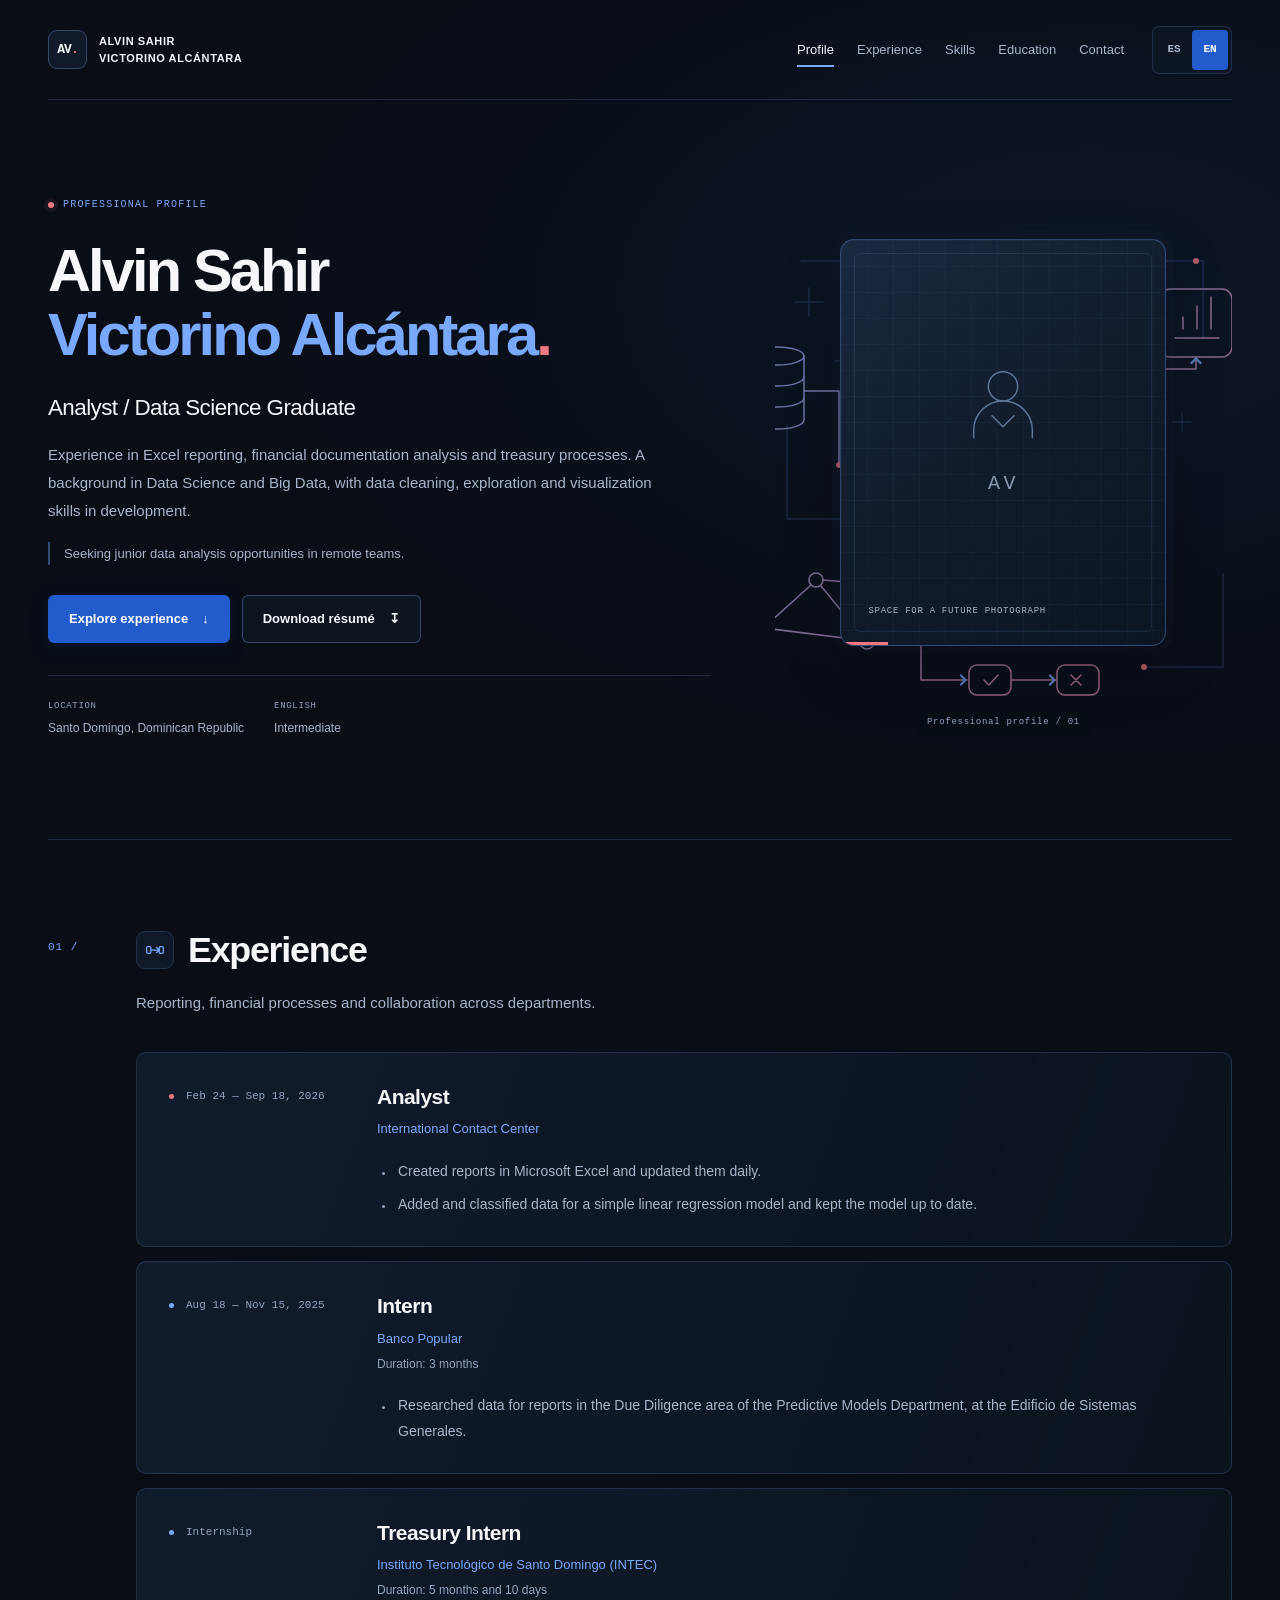
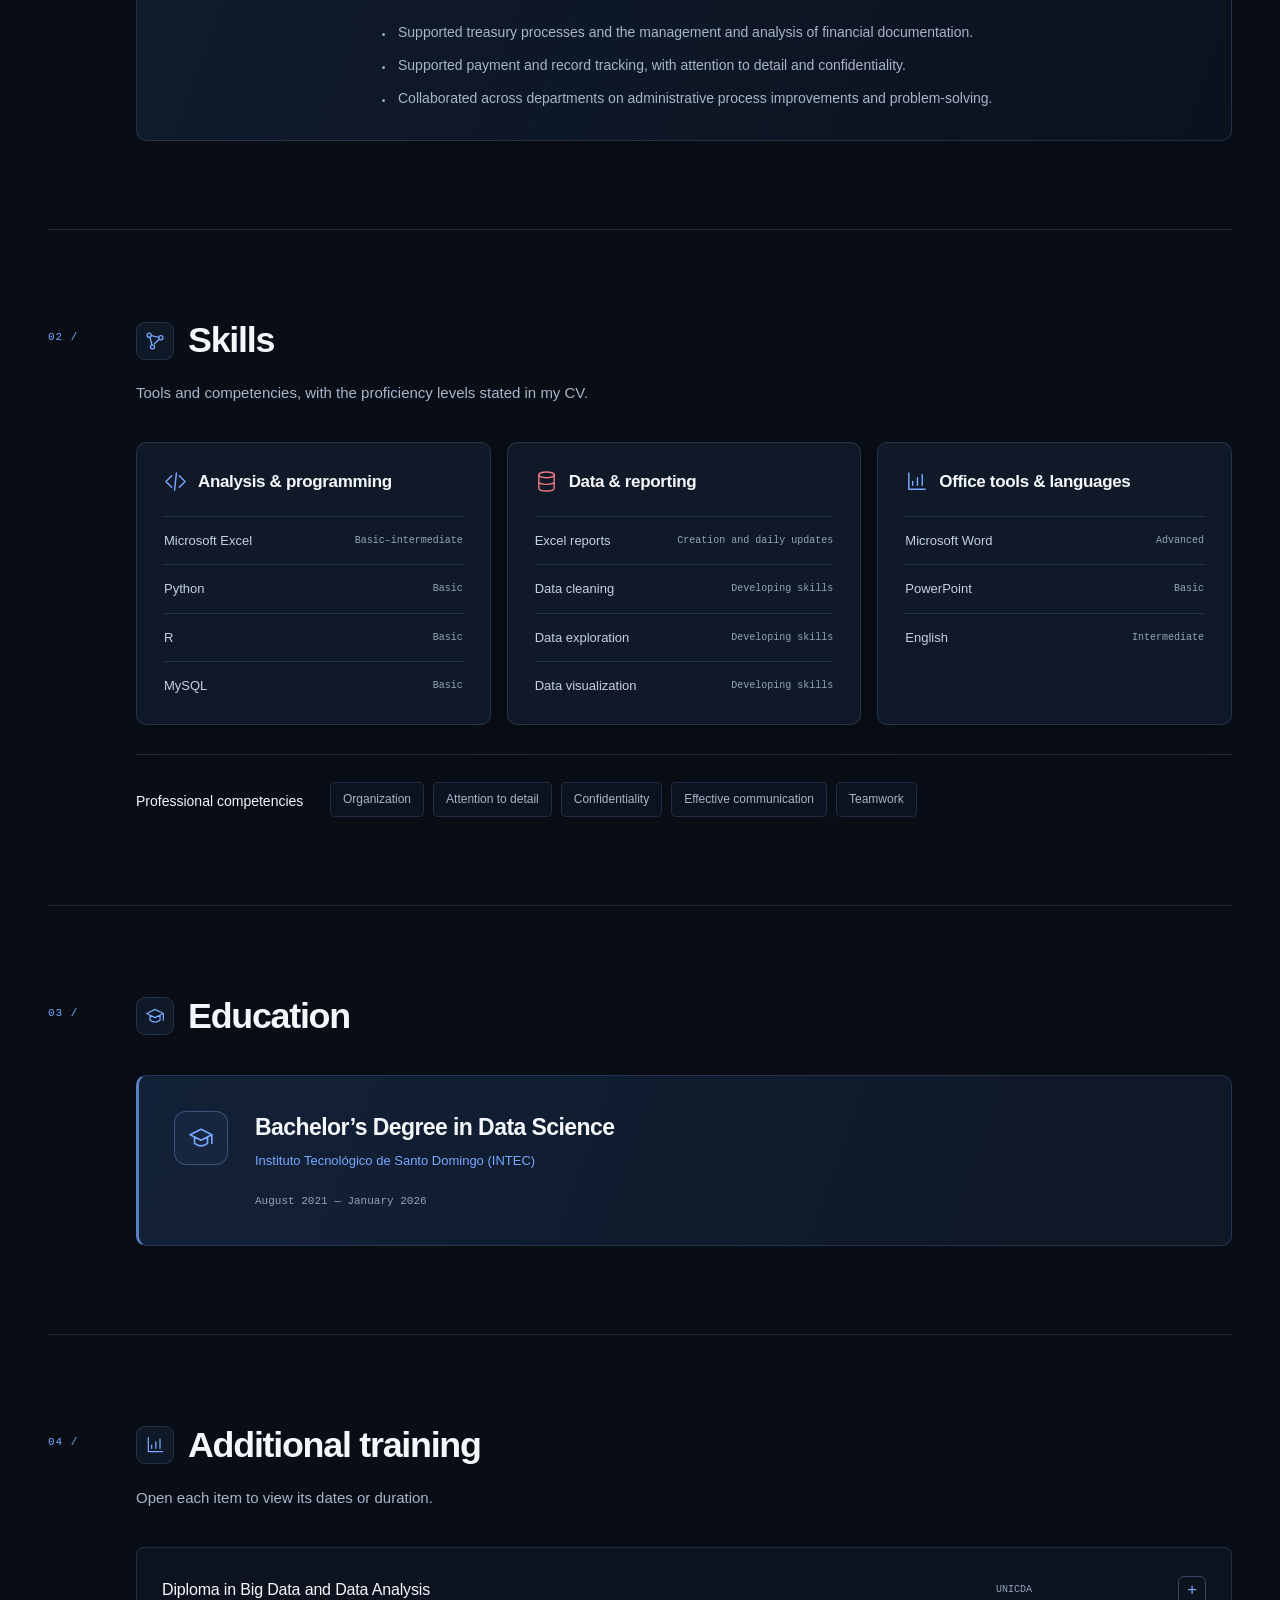
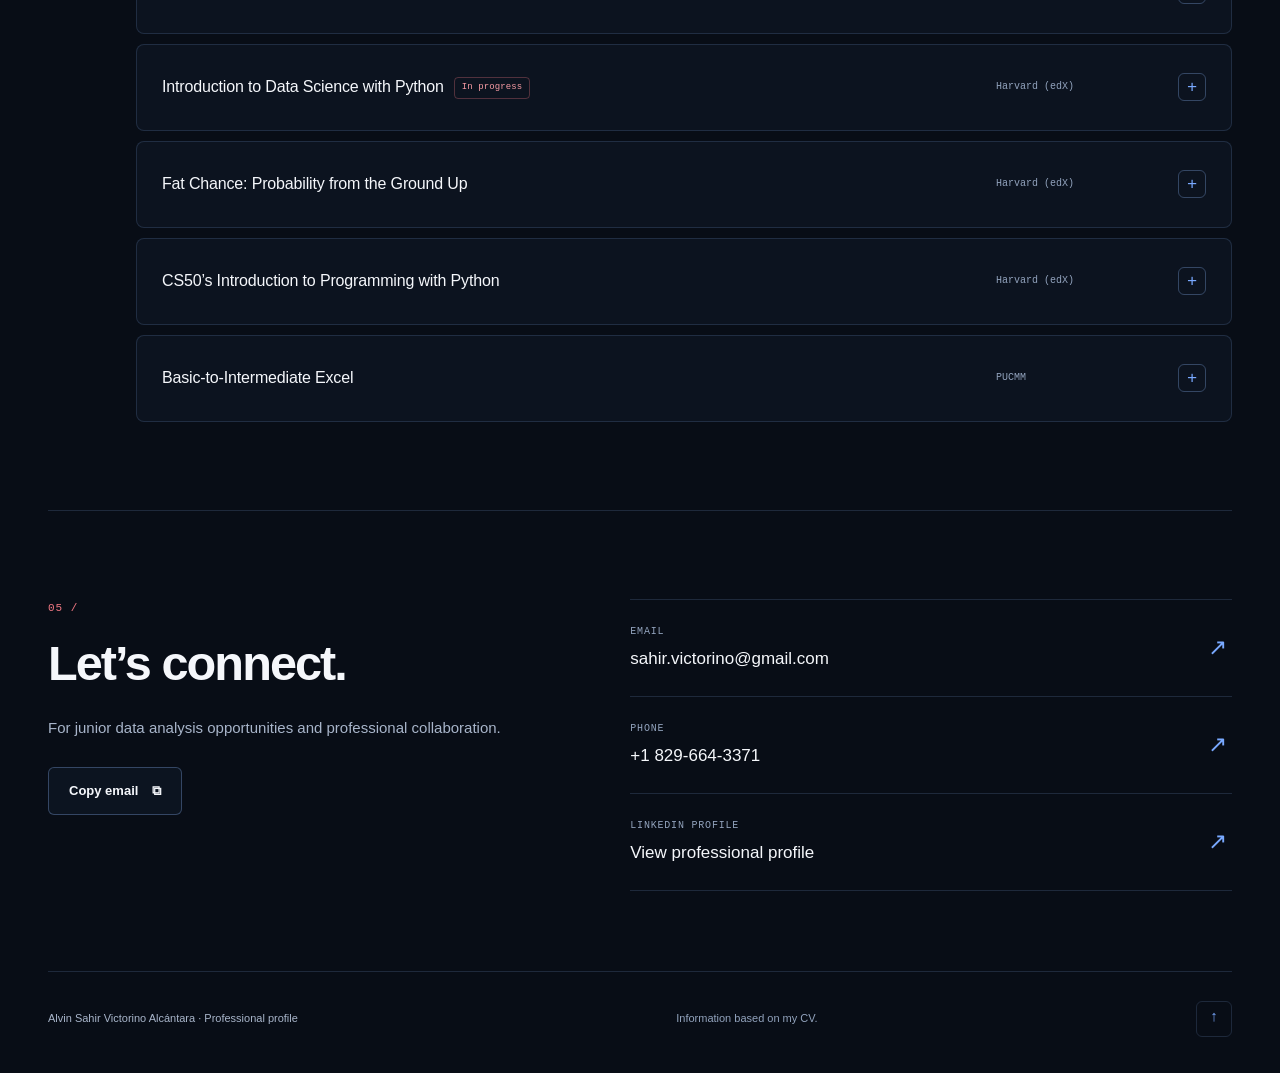
==== commit c61bf0b6: "Update analyst experience and CV downloads" ====
--- a/en/index.html
+++ b/en/index.html
@@ -9,9 +9,9 @@
   <meta name="theme-color" content="#080d16">
   <meta name="description" content="Professional profile of Alvin Sahir Victorino Alcántara: experience, skills and education in Data Science.">
   <title>Alvin Sahir Victorino Alcántara · Data Science</title>
-  <link rel="icon" href="../assets/favicon.svg" type="image/svg+xml">
-  <link rel="stylesheet" href="../assets/styles.css">
-  <script type="module" src="../assets/app.js"></script>
+  <link rel="icon" href="../assets/favicon.svg?v=e727449af56a" type="image/svg+xml">
+  <link rel="stylesheet" href="../assets/styles.css?v=44ee3369aca1">
+  <script type="module" src="../assets/app.js?v=d43d9382f418"></script>
 </head>
 <body data-language="en" data-email="sahir.victorino@gmail.com" data-download-label="Download résumé" data-downloading="Preparing download…" data-download-done="Résumé download started." data-download-error="Download failed. Please try again or contact me by email." data-copied="Email copied." data-copy-error="Could not copy. You can open the email link instead." data-menu-open="Open menu" data-menu-close="Close menu">
   <a class="skip-link" href="#main">Skip to content</a>
@@ -33,14 +33,14 @@
         <div class="hero-copy">
           <p class="eyebrow"><span class="status-dot" aria-hidden="true"></span>Professional profile</p>
           <h1 id="profile-title" class="hero-name"><span>Alvin Sahir</span><span>Victorino Alcántara<span class="name-dot" aria-hidden="true">.</span></span></h1>
-          <p class="hero-role">Junior Analyst / Data Science Graduate</p>
+          <p class="hero-role">Analyst / Data Science Graduate</p>
           <p class="hero-summary">Experience in Excel reporting, financial documentation analysis and treasury processes. A background in Data Science and Big Data, with data cleaning, exploration and visualization skills in development.</p>
           <p class="hero-goal">Seeking junior data analysis opportunities in remote teams.</p>
           <div class="hero-actions"><a class="button primary" href="#experience">Explore experience<span aria-hidden="true">↓</span></a><button class="button secondary" type="button" data-download>Download résumé<span aria-hidden="true">↧</span></button></div>
           <div class="hero-meta"><div class="meta-item"><span>Location</span><strong>Santo Domingo, Dominican Republic</strong></div><div class="meta-item"><span>English</span><strong>Intermediate</strong></div></div>
         </div>
         <div class="hero-art">
-          <img class="hero-diagram" src="../assets/data-flow.svg" alt="" aria-hidden="true" width="560" height="560">
+          <img class="hero-diagram" src="../assets/data-flow.svg?v=97999da335ee" alt="" aria-hidden="true" width="560" height="560">
           <div class="photo-stage" role="img" aria-label="Temporary abstract background">
             <div class="portrait-placeholder" aria-hidden="true"><svg class="portrait-outline" viewBox="0 0 24 24" fill="none" stroke="currentColor" stroke-width="1.5" stroke-linecap="round" stroke-linejoin="round" aria-hidden="true" focusable="false"><circle cx="12" cy="8" r="4"/><path d="M4 22v-2a8 8 0 0 1 16 0v2M9 16l3 3 3-3"/></svg><span class="portrait-monogram">AV</span></div>
             <span class="art-caption">Space for a future photograph</span>
@@ -49,7 +49,7 @@
       </section>
       <section id="experience" class="section" aria-labelledby="experience-title">
         <div class="section-heading"><p class="section-kicker">01 /</p><h2 id="experience-title" class="heading-title"><svg class="section-icon" viewBox="0 0 24 24" fill="none" stroke="currentColor" stroke-width="1.5" stroke-linecap="round" stroke-linejoin="round" aria-hidden="true" focusable="false"><rect x="2" y="8" width="5" height="8" rx="1.5"/><rect x="17" y="8" width="5" height="8" rx="1.5"/><path d="M7 12h10m-3-3 3 3-3 3"/></svg><span>Experience</span></h2><p class="section-intro">Reporting, financial processes and collaboration across departments.</p></div>
-        <div class="experience-list"><article class="experience-item" data-fact-id="icc"><div class="experience-date">Feb 24 — Sep 18, 2026</div><div class="experience-body"><h3>Junior Analyst</h3><p class="organization">International Contact Center</p><ul class="detail-list"><li>Created Microsoft Excel reports and updated them daily.</li></ul></div></article><article class="experience-item" data-fact-id="intec-treasury"><div class="experience-date">Internship</div><div class="experience-body"><h3>Treasury Intern</h3><p class="organization">Instituto Tecnológico de Santo Domingo (INTEC)</p><p class="duration">Duration: 5 months and 10 days</p><ul class="detail-list"><li>Supported treasury processes and the management and analysis of financial documentation.</li><li>Supported payment and record tracking, with attention to detail and confidentiality.</li><li>Collaborated across departments on administrative process improvements and problem-solving.</li></ul></div></article></div>
+        <div class="experience-list"><article class="experience-item" data-fact-id="icc"><div class="experience-date">Feb 24 — Sep 18, 2026</div><div class="experience-body"><h3>Analyst</h3><p class="organization">International Contact Center</p><ul class="detail-list"><li>Created reports in Microsoft Excel and updated them daily.</li><li>Added and classified data for a simple linear regression model and kept the model up to date.</li></ul></div></article><article class="experience-item" data-fact-id="banco-popular"><div class="experience-date">Aug 18 — Nov 15, 2025</div><div class="experience-body"><h3>Intern</h3><p class="organization">Banco Popular</p><p class="duration">Duration: 3 months</p><ul class="detail-list"><li>Researched data for reports in the Due Diligence area of the Predictive Models Department, at the Edificio de Sistemas Generales.</li></ul></div></article><article class="experience-item" data-fact-id="intec-treasury"><div class="experience-date">Internship</div><div class="experience-body"><h3>Treasury Intern</h3><p class="organization">Instituto Tecnológico de Santo Domingo (INTEC)</p><p class="duration">Duration: 5 months and 10 days</p><ul class="detail-list"><li>Supported treasury processes and the management and analysis of financial documentation.</li><li>Supported payment and record tracking, with attention to detail and confidentiality.</li><li>Collaborated across departments on administrative process improvements and problem-solving.</li></ul></div></article></div>
       </section>
       <section id="skills" class="section" aria-labelledby="skills-title">
         <div class="section-heading"><p class="section-kicker">02 /</p><h2 id="skills-title" class="heading-title"><svg class="section-icon" viewBox="0 0 24 24" fill="none" stroke="currentColor" stroke-width="1.5" stroke-linecap="round" stroke-linejoin="round" aria-hidden="true" focusable="false"><circle cx="5" cy="5" r="2.5"/><circle cx="19" cy="8" r="2.5"/><circle cx="9" cy="19" r="2.5"/><path d="m7.5 5.5 9 2M6 7.5 8.3 16.5m3-1.2 6-5.3"/></svg><span>Skills</span></h2><p class="section-intro">Tools and competencies, with the proficiency levels stated in my CV.</p></div>
@@ -58,7 +58,7 @@
       </section>
       <section id="education" class="section" aria-labelledby="education-title">
         <div class="section-heading"><p class="section-kicker">03 /</p><h2 id="education-title" class="heading-title"><svg class="section-icon" viewBox="0 0 24 24" fill="none" stroke="currentColor" stroke-width="1.5" stroke-linecap="round" stroke-linejoin="round" aria-hidden="true" focusable="false"><path d="m2 9 10-5 10 5-10 5-10-5Zm4 2v6c4 3 8 3 12 0v-6m4-2v8"/></svg><span>Education</span></h2></div>
-        <article class="education-card"><div class="education-icon" aria-hidden="true"><svg class="education-symbol" viewBox="0 0 24 24" fill="none" stroke="currentColor" stroke-width="1.5" stroke-linecap="round" stroke-linejoin="round" aria-hidden="true" focusable="false"><path d="m2 9 10-5 10 5-10 5-10-5Zm4 2v6c4 3 8 3 12 0v-6m4-2v8"/></svg></div><div class="education-body"><h3>Bachelor’s Degree in Data Science</h3><p class="organization">Instituto Tecnológico de Santo Domingo (INTEC)</p><p class="education-date">August 2021 — January 2026</p><p class="graduation">Graduated: April 2026</p></div></article>
+        <article class="education-card"><div class="education-icon" aria-hidden="true"><svg class="education-symbol" viewBox="0 0 24 24" fill="none" stroke="currentColor" stroke-width="1.5" stroke-linecap="round" stroke-linejoin="round" aria-hidden="true" focusable="false"><path d="m2 9 10-5 10 5-10 5-10-5Zm4 2v6c4 3 8 3 12 0v-6m4-2v8"/></svg></div><div class="education-body"><h3>Bachelor’s Degree in Data Science</h3><p class="organization">Instituto Tecnológico de Santo Domingo (INTEC)</p><p class="education-date">August 2021 — January 2026</p></div></article>
       </section>
       <section id="training" class="section" aria-labelledby="training-title">
         <div class="section-heading"><p class="section-kicker">04 /</p><h2 id="training-title" class="heading-title"><svg class="section-icon" viewBox="0 0 24 24" fill="none" stroke="currentColor" stroke-width="1.5" stroke-linecap="round" stroke-linejoin="round" aria-hidden="true" focusable="false"><path d="M4 3v17h17M8 16v-4m5 4V8m5 8V5"/></svg><span>Additional training</span></h2><p class="section-intro">Open each item to view its dates or duration.</p></div>
